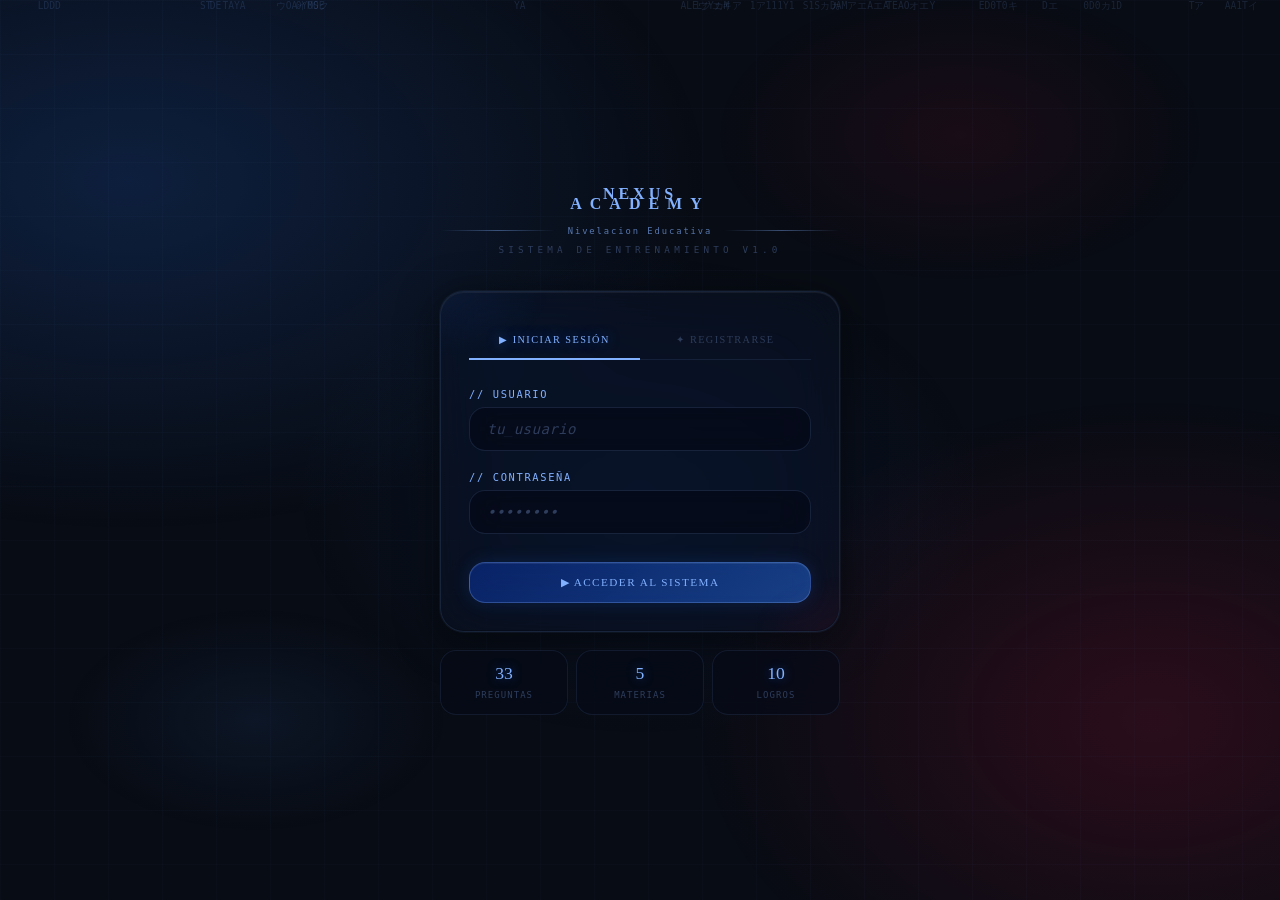
==== index.html @ 4bdbe41a "Add files via upload" ====
<!DOCTYPE html>
<html lang="es">
<head>
  <meta charset="UTF-8">
  <meta name="viewport" content="width=device-width, initial-scale=1.0">
  <title>Edu Icfes — Iniciar Sesión</title>
  <link rel="stylesheet" href="style.css">
</head>
<body>

<!-- Notification container -->
<div id="notification-container"></div>

<!-- Floating particles -->
<div id="particles"></div>

<div class="auth-wrapper">
  <div class="auth-container animate-in">
    <div class="brand-header">
      <div class="brand-logo">NEXUS</div>
      <div class="brand-logo" style="font-size:1rem; margin-top:-6px; letter-spacing:0.5em;">ACADEMY</div>
      <div class="brand-divider"><span>Nivelacion Educativa</span></div>
      <div class="brand-sub">Sistema de Entrenamiento v1.0</div>
    </div>

    <div class="panel" style="padding:28px;">
      <div class="corner-tl"></div>
      <div class="corner-tr"></div>
      <div class="corner-bl"></div>
      <div class="corner-br"></div>


      <div class="tab-bar">
        <button class="tab-btn active" id="tab-login" onclick="switchTab('login')">
          ▶ INICIAR SESIÓN
        </button>
        <button class="tab-btn" id="tab-register" onclick="switchTab('register')">
          ✦ REGISTRARSE
        </button>
      </div>

      <form id="form-login" class="auth-form" onsubmit="handleLogin(event)">
        <div class="form-error" id="login-error"></div>

        <div class="input-group">
          <label class="input-label">// Usuario</label>
          <input type="text" class="input-field" id="login-user"
                 placeholder="tu_usuario" autocomplete="username" required>
        </div>

        <div class="input-group">
          <label class="input-label">// Contraseña</label>
          <input type="password" class="input-field" id="login-pass"
                 placeholder="••••••••" autocomplete="current-password" required>
        </div>

        <button type="submit" class="btn btn-primary w-full" style="margin-top:8px;">
          ▶ ACCEDER AL SISTEMA
        </button>
      </form>
      <form id="form-register" class="auth-form hidden" onsubmit="handleRegister(event)">
        <div class="form-error" id="register-error"></div>

        <div class="input-group">
          <label class="input-label">// Nombre de jugador</label>
          <input type="text" class="input-field" id="reg-name"
                 placeholder="Tu nombre" maxlength="24" required>
        </div>

        <div class="input-group">
          <label class="input-label">// Usuario único</label>
          <input type="text" class="input-field" id="reg-user"
                 placeholder="usuario123" maxlength="20" autocomplete="username" required>
        </div>

        <div class="input-group">
          <label class="input-label">// Contraseña</label>
          <input type="password" class="input-field" id="reg-pass"
                 placeholder="mínimo 4 caracteres" autocomplete="new-password" required>
        </div>

        <button type="submit" class="btn btn-gold w-full" style="margin-top:8px;">
          ✦ CREAR PERSONAJE
        </button>
      </form>
    </div>

    <!-- Stats preview -->
    <div class="stat-preview" id="stats-preview">
      <div class="stat-preview-item">
        <span class="stat-preview-num" id="stat-questions">—</span>
        <span class="stat-preview-label">Preguntas</span>
      </div>
      <div class="stat-preview-item">
        <span class="stat-preview-num" id="stat-subjects">5</span>
        <span class="stat-preview-label">Materias</span>
      </div>
      <div class="stat-preview-item">
        <span class="stat-preview-num" id="stat-achievements">—</span>
        <span class="stat-preview-label">Logros</span>
      </div>
    </div>

  </div>
</div>

<script src="app.js"></script>
<script>
  // ── Redirect if already logged in ──
  redirectIfLoggedIn();

  // ── Tab switching ──
  function switchTab(tab) {
    const isLogin = tab === 'login';
    document.getElementById('form-login').classList.toggle('hidden', !isLogin);
    document.getElementById('form-register').classList.toggle('hidden', isLogin);
    document.getElementById('tab-login').classList.toggle('active', isLogin);
    document.getElementById('tab-register').classList.toggle('active', !isLogin);
    clearErrors();
  }

  function clearErrors() {
    $$('.form-error').forEach(e => { e.classList.remove('visible'); e.textContent = ''; });
  }

  function showError(id, msg) {
    const el = document.getElementById(id);
    el.textContent = msg;
    el.classList.add('visible');
  }

  // ── Login handler ──
  function handleLogin(e) {
    e.preventDefault();
    clearErrors();
    const user = document.getElementById('login-user').value.trim();
    const pass = document.getElementById('login-pass').value;
    const result = Auth.login(user, pass);
    if (result.ok) {
      Notify.success('✓ Sesión iniciada. Bienvenido de vuelta.');
      Sound.click();
      setTimeout(() => { window.location.href = 'main.html'; }, 600);
    } else {
      showError('login-error', '✗ ' + result.error);
    }
  }

  // ── Register handler ──
  function handleRegister(e) {
    e.preventDefault();
    clearErrors();
    const name = document.getElementById('reg-name').value.trim();
    const user = document.getElementById('reg-user').value.trim().toLowerCase();
    const pass = document.getElementById('reg-pass').value;
    const result = Auth.register(user, name, pass);
    if (result.ok) {
      Notify.success('✓ Personaje creado. ¡Bienvenido a Nexus Academy!');
      Sound.click();
      setTimeout(() => { window.location.href = 'main.html'; }, 600);
    } else {
      showError('register-error', '✗ ' + result.error);
    }
  }

  // ── Stats ──
  document.getElementById('stat-questions').textContent = QUESTIONS.length;
  document.getElementById('stat-achievements').textContent = ACHIEVEMENTS.length;

  // ── Floating particles ──
  const chars = '01アイウエオカキクSYSTEMDATALOADED0110';
  const pContainer = document.getElementById('particles');
  for (let i = 0; i < 18; i++) {
    const p = document.createElement('div');
    p.className = 'particle';
    p.textContent = Array.from({length: Math.floor(Math.random() * 6) + 2}, () =>
      chars[Math.floor(Math.random() * chars.length)]
    ).join('');
    p.style.left = Math.random() * 100 + 'vw';
    p.style.animationDuration = (8 + Math.random() * 12) + 's';
    p.style.animationDelay = -(Math.random() * 20) + 's';
    pContainer.appendChild(p);
  }
</script>
</body>
</html>
---- style.css ----
/* ============================================
   NEXUS ACADEMY — style.css (UNIFIED)
   Glassmorphism · Neon Borders · Ambient Glow
   ============================================ */

@import url('https://fonts.googleapis.com/css2?family=Orbitron:wght@400;700;900&family=Share+Tech+Mono&family=Cinzel:wght@400;600;700;900&family=Raleway:wght@300;400;500;600;700&display=swap');

/* ════════════════════════════════════════════
   1. VARIABLES
   ════════════════════════════════════════════ */
:root {
  --bg:          #080c14;
  --bg-card:     rgba(10, 16, 30, 0.55);
  --glass:       rgba(12, 18, 34, 0.52);
  --glass-heavy: rgba(8, 13, 26, 0.75);

  --red:         #ff1744;
  --red-soft:    #ff6b7a;
  --blue:        #2979ff;
  --blue-soft:   #82b1ff;
  --blue-bright: #448aff;

  /* alias de compatibilidad */
  --accent-cyan:      #82b1ff;
  --accent-gold:      #82b1ff;
  --accent-green:     #82b1ff;
  --accent-red:       #ff1744;
  --accent-red-soft:  #ff6b7a;
  --accent-purple:    #ff1744;
  --accent-orange:    #ff6b7a;
  --accent-blue:      #2979ff;
  --accent-blue-bright: #2979ff;

  --text-primary:   #e8eeff;
  --text-secondary: #7a8fbb;
  --text-muted:     #2e3d5c;

  --border-dim:  rgba(130, 177, 255, 0.1);
  --border-glow: rgba(130, 177, 255, 0.4);
  --border-gold: rgba(255, 23, 68, 0.35);
  --glass-border: rgba(130, 177, 255, 0.1);

  --shadow-cyan: 0 4px 30px rgba(41, 121, 255, 0.2);
  --shadow-gold: 0 4px 30px rgba(255, 23, 68, 0.25);
  --shadow-red:  0 4px 30px rgba(255, 23, 68, 0.35);
  --shadow-card: 0 8px 40px rgba(0,0,0,0.5);


  --font-hud: 'DM Serif Display', serif;
  --font-mono: 'JetBrains Mono', monospace;
  --font-body: 'Inter', sans-serif;


  --transition:      all 0.22s cubic-bezier(0.4,0,0.2,1);
  --transition-slow: all 0.45s cubic-bezier(0.4,0,0.2,1);

  --radius:    24px;
  --radius-sm: 16px;
  --radius-xs: 10px;
}

/* ════════════════════════════════════════════
   2. RESET & BASE
   ════════════════════════════════════════════ */
*, *::before, *::after { margin:0; padding:0; box-sizing:border-box; }
html { font-size:16px; scroll-behavior:smooth; }

body {
  background: var(--bg);
  color: var(--text-primary);
  font-family: var(--font-body);
  min-height: 100vh;
  overflow-x: hidden;
  position: relative;
}

/* ── FONDO: manchas de color difusas tipo la imagen ── */
body::before {
  content: '';
  position: fixed; inset: 0;
  background:
    radial-gradient(ellipse 70% 60% at 10% 20%,  rgba(41,121,255,0.18)  0%, transparent 65%),
    radial-gradient(ellipse 55% 55% at 90% 80%,  rgba(255,23,68,0.14)   0%, transparent 65%),
    radial-gradient(ellipse 45% 45% at 50% 55%,  rgba(41,121,255,0.08)  0%, transparent 60%),
    radial-gradient(ellipse 35% 30% at 75% 15%,  rgba(255,23,68,0.07)   0%, transparent 55%),
    radial-gradient(ellipse 30% 25% at 20% 80%,  rgba(68,138,255,0.08)  0%, transparent 50%);
  pointer-events: none; z-index: 0;
  animation: ambientShift 16s ease-in-out infinite alternate;
}

@keyframes ambientShift {
  0%   { opacity:0.75; transform:scale(1)    rotate(0deg); }
  50%  { opacity:1;    transform:scale(1.05) rotate(1deg); }
  100% { opacity:0.85; transform:scale(1.02) rotate(-1deg); }
}

/* Grid sutil */
body::after {
  content: '';
  position: fixed; inset: 0;
  background-image:
    linear-gradient(rgba(130,177,255,0.018) 1px, transparent 1px),
    linear-gradient(90deg, rgba(130,177,255,0.018) 1px, transparent 1px);
  background-size: 54px 54px;
  pointer-events: none; z-index: 0;
}

/* Scrollbar */
::-webkit-scrollbar { width: 4px; }
::-webkit-scrollbar-track { background: transparent; }
::-webkit-scrollbar-thumb {
  background: linear-gradient(180deg, var(--blue), var(--red));
  border-radius: 2px;
}

/* ════════════════════════════════════════════
   3. UTILIDADES
   ════════════════════════════════════════════ */
.hidden    { display:none !important; }
.flex      { display:flex; }
.flex-col  { flex-direction:column; }
.items-center   { align-items:center; }
.justify-center { justify-content:center; }
.gap-1 { gap:8px; }  .gap-2 { gap:16px; }  .gap-3 { gap:24px; }
.text-center { text-align:center; }
.w-full  { width:100%; }
.relative { position:relative; }
.z1 { position:relative; z-index:1; }
.animate-in { animation: fadeUp 0.42s cubic-bezier(0.2,0.8,0.4,1) both; }

@keyframes fadeUp {
  from { opacity:0; transform:translateY(22px) scale(0.97); }
  to   { opacity:1; transform:translateY(0)     scale(1); }
}

/* ════════════════════════════════════════════
   4. TIPOGRAFÍA
   ════════════════════════════════════════════ */
h1,h2,h3 { font-family:var(--font-hud); letter-spacing:0.04em; }
.mono     { font-family:var(--font-mono); }

.glow-text {
  color: var(--blue-soft);
  text-shadow: 0 0 14px rgba(41,121,255,0.9), 0 0 50px rgba(41,121,255,0.3);
}
.gold-text {
  color: var(--red-soft);
  text-shadow: 0 0 14px rgba(255,23,68,0.7);
}

/* ════════════════════════════════════════════
   5. PANEL — glassmorphism + borde neón animado
   ════════════════════════════════════════════ */
.panel {
  background: var(--glass);
  border: 1px solid rgba(130,177,255,0.12);
  border-radius: var(--radius);
  position: relative;
  overflow: hidden;
  backdrop-filter: blur(28px) saturate(1.6) brightness(1.08);
  -webkit-backdrop-filter: blur(28px) saturate(1.6) brightness(1.08);
  box-shadow:
    0 0 0 1px rgba(130,177,255,0.06),
    0 8px 40px rgba(0,0,0,0.55),
    inset 0 1px 0 rgba(255,255,255,0.06),
    inset 0 -1px 0 rgba(0,0,0,0.2);
}

/* Línea neón que recorre el borde superior */
.panel::before {
  content: '';
  position: absolute;
  top: 0; left: -70%;
  width: 55%; height: 1px;
  background: linear-gradient(90deg,
    transparent 0%,
    var(--blue-soft) 40%,
    var(--blue-bright) 55%,
    var(--blue-soft) 70%,
    transparent 100%);
  animation: neonScan 4s ease-in-out infinite;
  opacity: 0.8;
  filter: blur(0.5px);
}

@keyframes neonScan {
  0%   { left:-70%; opacity:0; }
  10%  { opacity:0.9; }
  90%  { opacity:0.9; }
  100% { left:115%; opacity:0; }
}

/* Luz ambiental interna */
.panel::after {
  content: '';
  position: absolute; inset:0;
  background:
    radial-gradient(ellipse 50% 35% at 0% 0%,   rgba(41,121,255,0.07) 0%, transparent 55%),
    radial-gradient(ellipse 40% 30% at 100% 100%, rgba(255,23,68,0.05)  0%, transparent 55%);
  pointer-events:none;
  border-radius: inherit;
}

.panel-header {
  font-family: var(--font-hud);
  font-size: 0.65rem;
  letter-spacing: 0.22em;
  color: var(--blue-soft);
  padding: 13px 18px 9px;
  border-bottom: 1px solid rgba(130,177,255,0.08);
  text-transform: uppercase;
  display: flex; align-items: center; gap: 8px;
  position: relative; z-index: 1;
}
.panel-header::before { content:'▶'; font-size:0.52rem; color:var(--red); }

/* ════════════════════════════════════════════
   6. BORDE NEÓN GIRATORIO (clase utilitaria)
   Se aplica a contenedores principales
   ════════════════════════════════════════════ */
.neon-border {
  position: relative;
}
.neon-border::before {
  content: '';
  position: absolute;
  inset: -1px;
  border-radius: calc(var(--radius) + 1px);
  padding: 1px;
  background: conic-gradient(
    from var(--angle, 0deg),
    transparent 0%,
    var(--blue) 20%,
    var(--blue-bright) 35%,
    var(--blue-soft) 45%,
    transparent 55%,
    transparent 75%,
    var(--red) 85%,
    var(--red-soft) 92%,
    transparent 100%
  );
  -webkit-mask: linear-gradient(#fff 0 0) content-box,
                linear-gradient(#fff 0 0);
  mask: linear-gradient(#fff 0 0) content-box,
        linear-gradient(#fff 0 0);
  -webkit-mask-composite: xor;
  mask-composite: exclude;
  animation: rotateBorder 4s linear infinite;
  pointer-events: none;
  z-index: 0;
}

@property --angle {
  syntax: '<angle>';
  initial-value: 0deg;
  inherits: false;
}

@keyframes rotateBorder {
  to { --angle: 360deg; }
}

/* ════════════════════════════════════════════
   7. BOTONES
   ════════════════════════════════════════════ */
.btn {
  font-family: var(--font-hud);
  font-size: 0.7rem;
  letter-spacing: 0.13em;
  text-transform: uppercase;
  padding: 13px 28px;
  border: none; cursor: pointer;
  transition: var(--transition);
  position: relative; overflow: hidden;
  text-decoration: none;
  display: inline-flex; align-items: center; justify-content: center;
  gap: 9px;
  border-radius: var(--radius-sm);
  isolation: isolate;
  backdrop-filter: blur(12px);
}

/* Shimmer */
.btn::before {
  content: '';
  position: absolute; inset:0;
  background: linear-gradient(115deg,
    transparent 25%, rgba(255,255,255,0.09) 50%, transparent 75%);
  transform: translateX(-100%);
  transition: transform 0.55s ease;
  border-radius: inherit;
  z-index: 1;
}
.btn:hover::before { transform: translateX(100%); }

.btn-primary {
  background: linear-gradient(140deg,
    rgba(10,50,160,0.55) 0%, rgba(41,121,255,0.45) 100%);
  color: var(--blue-soft);
  border: 1px solid rgba(130,177,255,0.3);
  box-shadow: 0 0 18px rgba(41,121,255,0.15),
              inset 0 1px 0 rgba(255,255,255,0.07);
}
.btn-primary:hover {
  background: linear-gradient(140deg,
    rgba(41,121,255,0.6) 0%, rgba(130,177,255,0.4) 100%);
  box-shadow: 0 0 28px rgba(41,121,255,0.38),
              0 0 60px rgba(41,121,255,0.15);
  transform: translateY(-2px);
  border-color: rgba(130,177,255,0.5);
}

.btn-gold {
  background: linear-gradient(140deg,
    rgba(100,5,18,0.55) 0%, rgba(255,23,68,0.4) 100%);
  color: var(--red-soft);
  border: 1px solid rgba(255,23,68,0.32);
  box-shadow: 0 0 18px rgba(255,23,68,0.13),
              inset 0 1px 0 rgba(255,255,255,0.05);
}
.btn-gold:hover {
  background: linear-gradient(140deg,
    rgba(255,23,68,0.55) 0%, rgba(255,107,122,0.4) 100%);
  box-shadow: 0 0 28px rgba(255,23,68,0.4),
              0 0 60px rgba(255,23,68,0.15);
  transform: translateY(-2px);
  border-color: rgba(255,107,122,0.5);
}

.btn-danger {
  background: linear-gradient(140deg, rgba(80,0,12,0.7), rgba(180,10,25,0.5));
  color: var(--red);
  border: 1px solid rgba(255,23,68,0.38);
}
.btn-danger:hover { box-shadow: var(--shadow-red); transform: translateY(-2px); }

.btn-ghost {
  background: rgba(255,255,255,0.03);
  color: var(--text-secondary);
  border: 1px solid var(--border-dim);
  backdrop-filter: blur(10px);
}
.btn-ghost:hover {
  color: var(--blue-soft);
  border-color: var(--border-glow);
  background: rgba(41,121,255,0.07);
}

.btn:active   { transform:scale(0.96) !important; }
.btn:disabled { opacity:0.3; cursor:not-allowed; pointer-events:none; }

/* ════════════════════════════════════════════
   8. INPUTS
   ════════════════════════════════════════════ */
.input-group { display:flex; flex-direction:column; gap:7px; }

.input-label {
  font-family: var(--font-mono);
  font-size: 0.65rem;
  color: var(--blue-soft);
  letter-spacing: 0.16em;
  text-transform: uppercase;
}

.input-field {
  background: rgba(5, 9, 22, 0.65);
  border: 1px solid rgba(130,177,255,0.14);
  color: var(--text-primary);
  font-family: var(--font-mono);
  font-size: 0.88rem;
  padding: 13px 17px;
  outline: none;
  transition: var(--transition);
  border-radius: var(--radius-sm);
  backdrop-filter: blur(18px);
  width: 100%;
  letter-spacing: 0.03em;
}
.input-field:focus {
  border-color: rgba(130,177,255,0.45);
  background: rgba(5, 9, 22, 0.82);
  box-shadow: 0 0 0 3px rgba(41,121,255,0.08),
              0 0 22px rgba(41,121,255,0.12);
}
.input-field::placeholder { color:var(--text-muted); font-style:italic; }

/* ════════════════════════════════════════════
   9. XP BAR
   ════════════════════════════════════════════ */
.xp-bar-container { width:100%; position:relative; }

.xp-bar-track {
  height: 5px;
  background: rgba(5,9,22,0.8);
  border: 1px solid rgba(130,177,255,0.1);
  border-radius: 3px;
  overflow: hidden;
}
.xp-bar-fill {
  height: 100%;
  background: linear-gradient(90deg, var(--blue) 0%, var(--blue-soft) 100%);
  transition: width 0.9s cubic-bezier(0.4,0,0.2,1);
  border-radius: 3px;
  box-shadow: 0 0 12px rgba(41,121,255,0.7);
  position: relative;
}
.xp-bar-fill::after {
  content: '';
  position: absolute; top:0; left:-60px;
  width:50px; height:100%;
  background: linear-gradient(90deg, transparent, rgba(255,255,255,0.6), transparent);
  animation: xpPulse 3s ease-in-out infinite;
}
@keyframes xpPulse {
  0%   { left:-60px; opacity:0; }
  25%  { opacity:1; }
  100% { left:110%; opacity:0; }
}
.xp-label {
  font-family: var(--font-mono);
  font-size: 0.6rem;
  color: var(--text-secondary);
  margin-top: 5px;
  display:flex; justify-content:space-between;
  letter-spacing: 0.04em;
}

/* ════════════════════════════════════════════
   10. LEVEL BADGE
   ════════════════════════════════════════════ */
.level-badge {
  display: inline-flex; align-items:center; justify-content:center;
  width:58px; height:58px;
  background: linear-gradient(145deg, rgba(100,5,18,0.65), rgba(255,23,68,0.3));
  border: 2px solid rgba(255,23,68,0.5);
  clip-path: polygon(50% 0%, 100% 25%, 100% 75%, 50% 100%, 0% 75%, 0% 25%);
  font-family: var(--font-hud);
  font-weight: 900;
  font-size: 1.1rem;
  color: var(--red-soft);
  text-shadow: 0 0 14px rgba(255,23,68,1);
  box-shadow: 0 0 22px rgba(255,23,68,0.28);
  flex-shrink: 0;
  transition: var(--transition-slow);
}
.level-badge:hover { box-shadow:0 0 36px rgba(255,23,68,0.5); }
.level-badge.big   { width:84px; height:84px; font-size:1.6rem; }

/* ════════════════════════════════════════════
   11. NOTIFICACIONES
   ════════════════════════════════════════════ */
#notification-container {
  position:fixed; top:18px; right:18px;
  z-index:9999;
  display:flex; flex-direction:column; gap:10px;
  pointer-events:none;
}
.notification {
  background: rgba(8,12,26,0.88);
  border-left: 3px solid var(--blue-soft);
  border-radius: 0 var(--radius-sm) var(--radius-sm) 0;
  padding: 14px 20px 14px 18px;
  font-family: var(--font-mono);
  font-size: 0.75rem;
  color: var(--text-primary);
  min-width: 270px; max-width: 340px;
  backdrop-filter: blur(22px);
  box-shadow: var(--shadow-cyan), 0 2px 14px rgba(0,0,0,0.5);
  animation: notifIn 0.38s cubic-bezier(0.18,0.89,0.44,1.2);
  pointer-events:auto;
  line-height:1.4;
}
.notification.success { border-color:var(--blue-soft); }
.notification.error   { border-color:var(--red); box-shadow:var(--shadow-red); }
.notification.warning { border-color:var(--red-soft); }
.notification.levelup {
  border-color:var(--red);
  background: linear-gradient(135deg, rgba(16,3,7,0.94), rgba(28,4,10,0.94));
  box-shadow: var(--shadow-red), 0 0 40px rgba(255,23,68,0.18);
  font-size:0.84rem; font-weight:bold;
}
@keyframes notifIn {
  from { transform:translateX(110%) scale(0.95); opacity:0; }
  to   { transform:translateX(0) scale(1); opacity:1; }
}
.notif-fade-out { animation:notifOut 0.32s ease forwards; }
@keyframes notifOut {
  from { opacity:1; transform:translateX(0); }
  to   { opacity:0; transform:translateX(70px); }
}

/* ════════════════════════════════════════════
   12. STAT ROWS
   ════════════════════════════════════════════ */
.stat-row {
  display:flex; align-items:center; justify-content:space-between;
  padding: 10px 18px;
  border-bottom: 1px solid rgba(130,177,255,0.06);
  font-family:var(--font-mono); font-size:0.78rem;
  transition: background 0.15s;
  position:relative; z-index:1;
}
.stat-row:hover  { background:rgba(41,121,255,0.03); }
.stat-row:last-child { border-bottom:none; }
.stat-key { color:var(--text-secondary); }
.stat-val { color:var(--blue-soft); font-weight:bold; letter-spacing:0.05em; }

/* ════════════════════════════════════════════
   13. ACHIEVEMENTS
   ════════════════════════════════════════════ */
.achievement {
  display:flex; align-items:center; gap:14px;
  padding:14px 16px;
  background: rgba(8,13,28,0.55);
  border: 1px solid rgba(130,177,255,0.09);
  border-radius: var(--radius-sm);
  transition: var(--transition);
  backdrop-filter: blur(16px);
}
.achievement.unlocked {
  border-color: rgba(255,23,68,0.22);
  background: linear-gradient(135deg, rgba(20,4,8,0.55), rgba(10,14,28,0.55));
  box-shadow: 0 0 16px rgba(255,23,68,0.06);
}
.achievement.locked   { opacity:0.3; filter:grayscale(1); }
.achievement:hover:not(.locked) { transform:translateX(3px); border-color:rgba(130,177,255,0.2); }

.achievement-icon { font-size:1.7rem; width:46px; text-align:center; }
.achievement-info { flex:1; }
.achievement-name { font-family:var(--font-hud); font-size:0.7rem; color:var(--red-soft); letter-spacing:0.05em; }
.achievement-desc { font-family:var(--font-mono); font-size:0.61rem; color:var(--text-muted); margin-top:3px; line-height:1.4; }

/* ════════════════════════════════════════════
   14. SUBJECT TAGS
   ════════════════════════════════════════════ */
.subject-tag {
  font-family:var(--font-mono); font-size:0.61rem;
  letter-spacing:0.1em; padding:4px 12px;
  border-radius:30px; text-transform:uppercase;
  display:inline-block; font-weight:bold;
}
.tag-math     { background:rgba(41,121,255,0.12);  color:#82b1ff; border:1px solid rgba(41,121,255,0.25); }
.tag-reading  { background:rgba(255,23,68,0.1);    color:#ff6b7a; border:1px solid rgba(255,23,68,0.2); }
.tag-english  { background:rgba(130,177,255,0.1);  color:#a3c8ff; border:1px solid rgba(130,177,255,0.2); }
.tag-science  { background:rgba(255,23,68,0.08);   color:#ffaaaa; border:1px solid rgba(255,23,68,0.16); }
.tag-sociales { background:rgba(41,121,255,0.1);   color:#a0caff; border:1px solid rgba(41,121,255,0.2); }

/* ════════════════════════════════════════════
   15. LOADING
   ════════════════════════════════════════════ */
#loading-screen {
  position:fixed; inset:0;
  background:var(--bg); z-index:9998;
  display:flex; flex-direction:column;
  align-items:center; justify-content:center; gap:24px;
}
.loader-ring {
  width:50px; height:50px;
  border: 2px solid rgba(130,177,255,0.08);
  border-top-color:  var(--blue-soft);
  border-right-color: var(--red);
  border-radius:50%;
  animation: spin 0.85s linear infinite;
}
@keyframes spin { to { transform:rotate(360deg); } }

/* ════════════════════════════════════════════
   16. ANSWER OPTIONS
   ════════════════════════════════════════════ */
.answer-option {
  background: rgba(6,10,24,0.58);
  border: 1px solid rgba(130,177,255,0.1);
  padding: 15px 18px;
  cursor:pointer;
  transition: var(--transition);
  font-family:var(--font-body); font-size:0.88rem;
  color:var(--text-primary); text-align:left;
  display:flex; align-items:center; gap:14px;
  border-radius: var(--radius-sm);
  backdrop-filter: blur(16px);
  width:100%; line-height:1.4;
}
.answer-option::before {
  content: attr(data-letter);
  font-family:var(--font-hud); font-size:0.65rem;
  color:var(--blue-soft);
  background:rgba(41,121,255,0.1);
  border:1px solid rgba(130,177,255,0.25);
  width:30px; height:30px;
  border-radius:7px;
  display:flex; align-items:center; justify-content:center;
  flex-shrink:0; transition:var(--transition);
}
.answer-option:hover {
  border-color:rgba(130,177,255,0.35);
  background:rgba(41,121,255,0.08);
  transform:translateX(5px);
  box-shadow:-3px 0 0 var(--blue-soft), 0 0 20px rgba(41,121,255,0.1);
}
.answer-option:hover::before {
  background:rgba(41,121,255,0.18); border-color:var(--blue-soft);
}
.answer-option.correct {
  border-color:rgba(130,177,255,0.45);
  background:rgba(41,121,255,0.1);
  box-shadow:-3px 0 0 var(--blue-soft), 0 0 24px rgba(41,121,255,0.14);
}
.answer-option.correct::before {
  color:var(--blue-soft); border-color:var(--blue-soft);
  background:rgba(41,121,255,0.2);
}
.answer-option.incorrect {
  border-color:rgba(255,23,68,0.42);
  background:rgba(255,23,68,0.07);
  box-shadow:-3px 0 0 var(--red); opacity:0.72;
}
.answer-option.incorrect::before {
  color:var(--red); border-color:var(--red);
  background:rgba(255,23,68,0.14);
}
.answer-option:disabled { cursor:not-allowed; pointer-events:none; }

/* ════════════════════════════════════════════
   17. RANK COLORS & PROGRESS RING
   ════════════════════════════════════════════ */
.rank-E { color:#4a5e7a; }
.rank-D { color:var(--blue-soft); }
.rank-C { color:#74b3ff; }
.rank-B { color:#a8cfff; }
.rank-A { color:var(--red-soft); }
.rank-S {
  color:var(--red);
  text-shadow:0 0 14px rgba(255,23,68,1), 0 0 32px rgba(255,23,68,0.5);
  animation:rankSPulse 2s ease-in-out infinite;
}
@keyframes rankSPulse {
  0%,100% { text-shadow:0 0 12px rgba(255,23,68,0.8); }
  50%     { text-shadow:0 0 24px rgba(255,23,68,1), 0 0 44px rgba(255,23,68,0.55); }
}
.progress-ring { position:relative; width:80px; height:80px; }
.progress-ring svg { transform:rotate(-90deg); }
.progress-ring-text {
  position:absolute; inset:0;
  display:flex; flex-direction:column;
  align-items:center; justify-content:center;
}

/* ════════════════════════════════════════════
   18. ANIMACIONES
   ════════════════════════════════════════════ */
@keyframes fadeIn {
  from { opacity:0; transform:translateY(14px); }
  to   { opacity:1; transform:translateY(0); }
}
@keyframes levelUpAnim {
  0%  { transform:scale(0.35); opacity:0; }
  55% { transform:scale(1.18); opacity:1; }
  75% { transform:scale(0.96); }
  100%{ transform:scale(1);    opacity:1; }
}
@keyframes pulse {
  0%,100% { box-shadow:0 0 6px rgba(130,177,255,0.2); }
  50%     { box-shadow:0 0 22px rgba(130,177,255,0.5); }
}
@keyframes glitch {
  0%,100%{ clip-path:none; transform:none; }
  20%{ clip-path:inset(22% 0 32% 0); transform:translateX(-3px); }
  40%{ clip-path:inset(58% 0 12% 0); transform:translateX(3px); }
  60%{ clip-path:inset(38% 0 48% 0); transform:translateX(-2px); }
  80%{ clip-path:inset(5%  0 78% 0); transform:translateX(2px); }
}

/* ════════════════════════════════════════════
   19. CORNER DECORATORS
   ════════════════════════════════════════════ */
.corner-tl,.corner-tr,.corner-bl,.corner-br {
  position:absolute; width:14px; height:14px;
  border-style:solid; z-index:2; pointer-events:none;
}
.corner-tl { top:-1px;    left:-1px;   border-width:2px 0 0 2px; border-color:var(--blue-soft); }
.corner-tr { top:-1px;    right:-1px;  border-width:2px 2px 0 0; border-color:var(--blue-soft); }
.corner-bl { bottom:-1px; left:-1px;   border-width:0 0 2px 2px; border-color:var(--red); }
.corner-br { bottom:-1px; right:-1px;  border-width:0 2px 2px 0; border-color:var(--red); }

/* ════════════════════════════════════════════
   20. LEADERBOARD
   ════════════════════════════════════════════ */
.leaderboard-row {
  display:grid; grid-template-columns:40px 1fr auto auto;
  align-items:center; gap:12px;
  padding:12px 18px;
  border-bottom:1px solid rgba(130,177,255,0.05);
  font-family:var(--font-mono); font-size:0.78rem;
  transition:var(--transition); border-radius:5px;
  position:relative; z-index:1;
}
.leaderboard-row:hover { background:rgba(41,121,255,0.04); }
.leaderboard-row.top-1 { border-left:3px solid var(--red); }
.leaderboard-row.top-2 { border-left:3px solid var(--blue-soft); }
.leaderboard-row.top-3 { border-left:3px solid rgba(130,177,255,0.45); }
.leaderboard-row.current-user { background:rgba(41,121,255,0.05); border-left:3px solid var(--blue-soft); }
.rank-number { color:var(--text-muted); font-size:0.66rem; text-align:center; }
.player-name { color:var(--text-primary); }
.player-level{ color:var(--red-soft); }
.player-score{ color:var(--blue-soft); }

/* ════════════════════════════════════════════
   21. INDEX — AUTH SCREEN
   ════════════════════════════════════════════ */
.auth-wrapper {
  min-height:100vh; display:flex;
  align-items:center; justify-content:center;
  padding:24px 20px; position:relative; z-index:1;
}
.auth-container { width:100%; max-width:400px; }

.brand-header { text-align:center; margin-bottom:36px; }

.brand-logo {
  font-family:var(--font-hud); font-weight:900;
  letter-spacing:0.25em; color:var(--blue-soft);
  line-height:1; display:block;
}
.brand-logo.main {
  font-size:2.2rem;
  text-shadow:0 0 20px rgba(41,121,255,0.7), 0 0 60px rgba(41,121,255,0.25);
  animation:logoBreath 4s ease-in-out infinite;
}
.brand-logo.sub {
  font-size:1rem; letter-spacing:0.55em;
  margin-top:-2px; opacity:0.65;
  color:var(--blue-soft);
}
@keyframes logoBreath {
  0%,100% { text-shadow:0 0 20px rgba(41,121,255,0.6), 0 0 60px rgba(41,121,255,0.2); }
  50%     { text-shadow:0 0 30px rgba(41,121,255,0.9), 0 0 90px rgba(41,121,255,0.35); }
}
.brand-sub {
  font-family:var(--font-mono); font-size:0.58rem;
  letter-spacing:0.45em; color:var(--text-muted);
  text-transform:uppercase; margin-top:8px;
}
.brand-divider {
  display:flex; align-items:center; gap:12px; margin:14px 0 8px;
}
.brand-divider::before,.brand-divider::after {
  content:''; flex:1; height:1px;
  background:linear-gradient(90deg, transparent, var(--border-glow), transparent);
}
.brand-divider span {
  font-family:var(--font-mono); font-size:0.55rem;
  color:var(--blue-soft); letter-spacing:0.22em; opacity:0.65;
}

.tab-bar {
  display:flex; border-bottom:1px solid var(--border-dim);
  margin-bottom:28px; position:relative;
}
.tab-btn {
  flex:1; padding:13px 8px;
  background:transparent; border:none;
  font-family:var(--font-hud); font-size:0.64rem;
  letter-spacing:0.14em; text-transform:uppercase;
  color:var(--text-muted); cursor:pointer;
  transition:var(--transition);
  border-bottom:2px solid transparent; margin-bottom:-1px;
}
.tab-btn.active {
  color:var(--blue-soft); border-bottom-color:var(--blue-soft);
  text-shadow:0 0 12px rgba(41,121,255,0.5);
}
.tab-btn:hover:not(.active) { color:var(--text-primary); }

.auth-form { display:flex; flex-direction:column; gap:20px; }

.form-error {
  background:rgba(255,23,68,0.07);
  border:1px solid rgba(255,23,68,0.25);
  border-left:3px solid var(--red);
  color:var(--red-soft);
  font-family:var(--font-mono); font-size:0.72rem;
  padding:10px 14px; border-radius:var(--radius-xs);
  display:none; line-height:1.4;
}
.form-error.visible { display:block; animation:fadeUp 0.25s ease; }

.particle {
  position:fixed; font-family:var(--font-mono); font-size:0.6rem;
  color:rgba(130,177,255,0.15); pointer-events:none;
  animation:floatUp linear infinite; white-space:nowrap; user-select:none;
}
@keyframes floatUp {
  from { transform:translateY(105vh); opacity:0.3; }
  to   { transform:translateY(-80px); opacity:0; }
}

.stat-preview {
  display:grid; grid-template-columns:1fr 1fr 1fr;
  gap:8px; margin-top:18px;
}
.stat-preview-item {
  text-align:center; padding:12px 8px;
  background:rgba(6,10,24,0.6);
  border:1px solid rgba(130,177,255,0.1);
  border-radius:var(--radius-sm);
  backdrop-filter:blur(16px);
  transition:var(--transition);
}
.stat-preview-item:hover {
  border-color:var(--border-glow);
  background:rgba(41,121,255,0.07);
  transform:translateY(-2px);
}
.stat-preview-num {
  font-family:var(--font-hud); font-size:1.1rem;
  color:var(--blue-soft); display:block;
  text-shadow:0 0 10px rgba(41,121,255,0.5);
}
.stat-preview-label {
  font-family:var(--font-mono); font-size:0.56rem;
  color:var(--text-muted); text-transform:uppercase;
  letter-spacing:0.12em; margin-top:3px;
}

/* ════════════════════════════════════════════
   22. MAIN — MENÚ PRINCIPAL
   ════════════════════════════════════════════ */
.main-layout {
  min-height:100vh; display:flex; flex-direction:column;
  position:relative; z-index:1;
  padding:20px; max-width:560px; margin:0 auto; gap:14px;
}

.top-bar {
  display:flex; align-items:center;
  justify-content:space-between; padding:10px 0;
}
.nexus-logo {
  font-family:var(--font-hud); font-size:0.85rem;
  letter-spacing:0.3em; color:var(--blue-soft);
  text-shadow:0 0 12px rgba(41,121,255,0.5);
}
.top-actions { display:flex; gap:8px; align-items:center; }
.system-time {
  font-family:var(--font-mono); font-size:0.62rem;
  color:var(--text-muted); letter-spacing:0.08em;
}

.player-card {
  padding:20px 22px; display:flex;
  gap:18px; align-items:center;
}
.player-info { flex:1; min-width:0; }
.player-rank-line {
  display:flex; align-items:center;
  gap:9px; margin-bottom:4px;
}
.player-name {
  font-family:var(--font-hud); font-size:1.1rem; font-weight:700;
  color:var(--text-primary); white-space:nowrap;
  overflow:hidden; text-overflow:ellipsis; letter-spacing:0.04em;
}
.rank-chip {
  font-family:var(--font-mono); font-size:0.62rem;
  padding:2px 9px; border:1px solid;
  letter-spacing:0.1em; border-radius:3px; flex-shrink:0;
}
.xp-section { margin-top:10px; }
.xp-title-row { display:flex; justify-content:space-between; margin-bottom:7px; }

.stats-grid { display:grid; grid-template-columns:1fr 1fr; gap:8px; }

.stat-card {
  padding:14px 16px;
  background:rgba(5,9,20,0.52);
  border:1px solid rgba(130,177,255,0.09);
  border-radius:var(--radius-sm);
  display:flex; flex-direction:column; gap:4px;
  transition:var(--transition);
  backdrop-filter:blur(18px);
  position:relative; overflow:hidden;
}
.stat-card::after {
  content:''; position:absolute;
  bottom:0; left:0; right:0; height:1px;
  background:linear-gradient(90deg, transparent, var(--border-glow), transparent);
  opacity:0; transition:opacity 0.3s;
}
.stat-card:hover {
  border-color:rgba(130,177,255,0.22);
  background:rgba(41,121,255,0.07);
  transform:translateY(-2px);
  box-shadow:0 6px 24px rgba(0,0,0,0.35);
}
.stat-card:hover::after { opacity:1; }
.stat-card-icon { font-size:1.2rem; margin-bottom:2px; }
.stat-card-val {
  font-family:var(--font-hud); font-size:1.35rem;
  color:var(--blue-soft); text-shadow:0 0 8px rgba(41,121,255,0.4);
}
.stat-card-label {
  font-family:var(--font-mono); font-size:0.62rem;
  color:var(--text-muted); text-transform:uppercase; letter-spacing:0.1em;
}

.nav-menu { display:flex; flex-direction:column; gap:8px; }

.nav-btn {
  display:flex; align-items:center; gap:16px;
  padding:17px 20px;
  background:rgba(5,9,20,0.55);
  border:1px solid rgba(130,177,255,0.09);
  border-radius:var(--radius-sm);
  cursor:pointer; transition:var(--transition);
  text-decoration:none; position:relative; overflow:hidden;
  backdrop-filter:blur(18px);
}
.nav-btn::before {
  content:''; position:absolute;
  left:0; top:0; bottom:0; width:3px;
  background:var(--blue-soft);
  transform:scaleY(0);
  transition:transform 0.28s cubic-bezier(0.4,0,0.2,1);
  transform-origin:bottom; border-radius:0 2px 2px 0;
}
.nav-btn::after {
  content:''; position:absolute; inset:0;
  background:linear-gradient(90deg, rgba(41,121,255,0.06) 0%, transparent 55%);
  opacity:0; transition:opacity 0.28s; border-radius:inherit;
}
.nav-btn:hover {
  border-color:rgba(130,177,255,0.22);
  transform:translateX(4px);
  box-shadow:0 4px 22px rgba(0,0,0,0.35);
}
.nav-btn:hover::before { transform:scaleY(1); }
.nav-btn:hover::after  { opacity:1; }

.nav-btn.gold-nav   { border-color:rgba(255,23,68,0.14); }
.nav-btn.gold-nav::before { background:var(--red-soft); }
.nav-btn.gold-nav::after  { background:linear-gradient(90deg, rgba(255,23,68,0.05) 0%, transparent 55%); }
.nav-btn.gold-nav:hover   { border-color:rgba(255,23,68,0.3); }

.nav-btn.purple-nav   { border-color:rgba(255,23,68,0.1); }
.nav-btn.purple-nav::before { background:var(--red); }
.nav-btn.purple-nav::after  { background:linear-gradient(90deg, rgba(255,23,68,0.04) 0%, transparent 55%); }
.nav-btn.purple-nav:hover   { border-color:rgba(255,23,68,0.28); }

.nav-icon  { font-size:1.5rem; width:42px; text-align:center; flex-shrink:0; }
.nav-text  { flex:1; }
.nav-title { font-family:var(--font-hud); font-size:0.8rem; letter-spacing:0.09em; color:var(--text-primary); }
.nav-desc  { font-family:var(--font-mono); font-size:0.62rem; color:var(--text-muted); margin-top:3px; line-height:1.3; }
.nav-arrow { font-family:var(--font-mono); color:var(--text-muted); font-size:0.75rem; transition:var(--transition); }
.nav-btn:hover .nav-arrow { color:var(--blue-soft); transform:translateX(5px); }

.subject-pills { display:flex; gap:8px; flex-wrap:wrap; }
.subject-pill {
  padding:7px 16px;
  background:rgba(5,9,20,0.65);
  border:1px solid rgba(130,177,255,0.1);
  border-radius:30px;
  font-family:var(--font-mono); font-size:0.66rem;
  color:var(--text-secondary); cursor:pointer;
  transition:var(--transition); text-decoration:none;
  backdrop-filter:blur(12px);
}
.subject-pill:hover {
  border-color:var(--border-glow); color:var(--blue-soft);
  background:rgba(41,121,255,0.09);
  transform:translateY(-2px);
  box-shadow:0 4px 14px rgba(0,0,0,0.3);
}

.section-title {
  font-family:var(--font-mono); font-size:0.62rem;
  letter-spacing:0.22em; color:var(--text-muted);
  text-transform:uppercase;
  display:flex; align-items:center; gap:10px; margin-bottom:2px;
}
.section-title::after {
  content:''; flex:1; height:1px;
  background:linear-gradient(90deg, rgba(130,177,255,0.1), transparent);
}

.modal-overlay {
  position:fixed; inset:0;
  background:rgba(0,0,0,0.8);
  backdrop-filter:blur(8px);
  z-index:100; display:flex;
  align-items:center; justify-content:center;
  padding:20px; animation:fadeIn 0.2s ease;
}
.modal-box {
  background:rgba(7,11,24,0.95);
  border:1px solid rgba(130,177,255,0.18);
  border-radius:var(--radius);
  max-width:500px; width:100%; max-height:88vh;
  overflow-y:auto; position:relative;
  animation:fadeUp 0.3s cubic-bezier(0.2,0.8,0.4,1);
  box-shadow:var(--shadow-cyan),
             0 0 80px rgba(41,121,255,0.08),
             0 30px 80px rgba(0,0,0,0.7);
  backdrop-filter:blur(28px);
}
.modal-header {
  display:flex; align-items:center; justify-content:space-between;
  padding:16px 22px; border-bottom:1px solid rgba(130,177,255,0.08);
  position:sticky; top:0;
  background:rgba(7,11,24,0.97);
  z-index:1; border-radius:var(--radius) var(--radius) 0 0;
}
.modal-title {
  font-family:var(--font-hud); font-size:0.74rem;
  letter-spacing:0.15em; color:var(--blue-soft);
}
.modal-close {
  background:none; border:none; color:var(--text-muted);
  font-size:1.1rem; cursor:pointer;
  padding:5px 9px; border-radius:5px; transition:var(--transition);
}
.modal-close:hover { color:var(--red); background:rgba(255,23,68,0.1); }
.modal-body { padding:22px; }

.profile-avatar {
  width:80px; height:80px;
  background:linear-gradient(145deg, rgba(5,12,38,0.9), rgba(41,121,255,0.18));
  border:2px solid rgba(130,177,255,0.3);
  border-radius:50%;
  display:flex; align-items:center; justify-content:center;
  font-family:var(--font-hud); font-size:1.8rem; color:var(--blue-soft);
  margin:0 auto 16px;
  box-shadow:0 0 32px rgba(41,121,255,0.2);
}

.subject-bar-row { display:flex; align-items:center; gap:10px; padding:7px 0; }
.subject-bar-label {
  font-family:var(--font-mono); font-size:0.63rem;
  color:var(--text-secondary); width:100px; flex-shrink:0;
}
.subject-bar-track {
  flex:1; height:5px;
  background:rgba(5,9,22,0.8);
  border:1px solid rgba(130,177,255,0.08);
  border-radius:3px; overflow:hidden;
}
.subject-bar-fill { height:100%; border-radius:3px; transition:width 0.9s ease; }
.subject-bar-num {
  font-family:var(--font-mono); font-size:0.63rem;
  color:var(--text-muted); width:38px; text-align:right;
}

/* ════════════════════════════════════════════
   23. EJERCICIOS
   ════════════════════════════════════════════ */
.exercise-layout {
  min-height:100vh; display:flex; flex-direction:column;
  position:relative; z-index:1;
  padding:16px 20px; max-width:560px; margin:0 auto; gap:12px;
}
.exercise-topbar { display:flex; align-items:center; gap:10px; }

.back-btn {
  background:rgba(6,10,24,0.65);
  border:1px solid rgba(130,177,255,0.12);
  color:var(--text-secondary);
  font-family:var(--font-hud); font-size:0.62rem;
  padding:9px 13px; cursor:pointer; transition:var(--transition);
  letter-spacing:0.1em; flex-shrink:0;
  border-radius:var(--radius-xs);
  backdrop-filter:blur(12px);
}
.back-btn:hover {
  color:var(--blue-soft); border-color:var(--border-glow);
  background:rgba(41,121,255,0.09);
}
.mini-xp-bar {
  flex:1; height:5px;
  background:rgba(5,9,22,0.8);
  border:1px solid rgba(130,177,255,0.1);
  border-radius:3px; overflow:hidden;
}
.mini-xp-fill {
  height:100%;
  background:linear-gradient(90deg, var(--blue), var(--blue-soft));
  transition:width 0.8s ease; border-radius:3px;
  box-shadow:0 0 8px rgba(41,121,255,0.65);
}
.mini-level {
  font-family:var(--font-hud); font-size:0.68rem;
  color:var(--red-soft); flex-shrink:0;
  text-shadow:0 0 8px rgba(255,23,68,0.5);
}
.streak-counter {
  font-family:var(--font-mono); font-size:0.63rem;
  color:var(--red-soft);
  background:rgba(255,23,68,0.08);
  border:1px solid rgba(255,23,68,0.2);
  padding:5px 11px; flex-shrink:0;
  border-radius:var(--radius-xs);
}

.session-stats { display:flex; gap:8px; }
.session-stat {
  flex:1; text-align:center; padding:11px 8px;
  background:rgba(5,9,20,0.58);
  border:1px solid rgba(130,177,255,0.09);
  border-radius:var(--radius-sm); backdrop-filter:blur(14px);
  transition:var(--transition);
}
.session-stat:hover { border-color:var(--border-glow); transform:translateY(-1px); }
.session-stat-val { font-family:var(--font-hud); font-size:0.95rem; display:block; letter-spacing:0.04em; }
.session-stat-lbl {
  font-family:var(--font-mono); font-size:0.56rem;
  color:var(--text-muted); text-transform:uppercase;
  letter-spacing:0.08em; margin-top:2px;
}

.subject-selector { display:grid; grid-template-columns:repeat(3,1fr); gap:8px; }
.subject-select-btn {
  padding:12px 8px;
  background:rgba(5,9,20,0.62);
  border:1px solid rgba(130,177,255,0.09);
  border-radius:var(--radius-sm); cursor:pointer;
  transition:var(--transition); text-align:center;
  font-family:var(--font-mono); font-size:0.66rem;
  color:var(--text-secondary); backdrop-filter:blur(12px);
}
.subject-select-btn:hover {
  border-color:rgba(130,177,255,0.28); color:var(--blue-soft);
  background:rgba(41,121,255,0.08); transform:translateY(-2px);
}
.subject-select-btn.active {
  border-color:rgba(130,177,255,0.35); color:var(--blue-soft);
  background:rgba(41,121,255,0.1);
  box-shadow:0 0 18px rgba(41,121,255,0.1);
}
.subject-select-btn.all.active {
  border-color:rgba(255,23,68,0.38); color:var(--red-soft);
  background:rgba(255,23,68,0.08);
  box-shadow:0 0 18px rgba(255,23,68,0.1);
}
.subject-select-icon { font-size:1.2rem; display:block; margin-bottom:4px; }

.question-card { padding:22px; position:relative; animation:fadeUp 0.3s cubic-bezier(0.2,0.8,0.4,1); }
.question-meta {
  display:flex; align-items:center;
  justify-content:space-between; margin-bottom:16px;
}
.question-number {
  font-family:var(--font-mono); font-size:0.62rem;
  color:var(--text-muted); letter-spacing:0.08em;
}
.question-text {
  font-family:var(--font-body); font-size:0.98rem;
  line-height:1.65; color:var(--text-primary);
  margin-bottom:20px; font-weight:400;
}
.options-grid { display:flex; flex-direction:column; gap:9px; }

.explanation-box {
  padding:14px 18px; border:1px solid;
  font-family:var(--font-mono); font-size:0.78rem;
  line-height:1.55; margin-top:14px;
  animation:fadeUp 0.3s ease;
  border-radius:var(--radius-sm); backdrop-filter:blur(12px);
}
.explanation-box.correct-exp {
  background:rgba(41,121,255,0.08);
  border-color:rgba(130,177,255,0.28); color:var(--blue-soft);
}
.explanation-box.incorrect-exp {
  background:rgba(255,23,68,0.07);
  border-color:rgba(255,23,68,0.26); color:var(--red-soft);
}
.exp-header {
  font-family:var(--font-hud); font-size:0.62rem;
  letter-spacing:0.16em; margin-bottom:7px; opacity:0.85;
}

.xp-reward {
  position:fixed; top:45%; left:50%;
  transform:translate(-50%,-50%);
  font-family:var(--font-hud); font-size:1.9rem;
  color:var(--blue-soft);
  text-shadow:0 0 22px rgba(41,121,255,0.95);
  pointer-events:none; z-index:500;
  animation:xpFloat 1.6s ease forwards; letter-spacing:0.08em;
}
@keyframes xpFloat {
  0%   { opacity:0; transform:translate(-50%,-20%); filter:blur(4px); }
  20%  { opacity:1; transform:translate(-50%,-50%); filter:blur(0); }
  70%  { opacity:1; transform:translate(-50%,-75%); }
  100% { opacity:0; transform:translate(-50%,-95%); }
}

.levelup-overlay {
  position:fixed; inset:0; background:rgba(0,0,0,0.9);
  z-index:200; display:flex; flex-direction:column;
  align-items:center; justify-content:center; gap:18px;
  animation:fadeIn 0.3s ease; backdrop-filter:blur(10px);
}
.levelup-title {
  font-family:var(--font-hud); font-size:0.85rem;
  letter-spacing:0.45em; color:var(--blue-soft);
  animation:levelUpAnim 0.6s ease both;
  text-shadow:0 0 22px rgba(41,121,255,0.7);
}
.levelup-number {
  font-family:var(--font-hud); font-size:5.5rem; font-weight:900;
  color:var(--red);
  text-shadow:0 0 50px rgba(255,23,68,0.95), 0 0 100px rgba(255,23,68,0.4);
  animation:levelUpAnim 0.6s ease 0.2s both; line-height:1;
}
.levelup-rank {
  font-family:var(--font-mono); font-size:0.88rem;
  animation:levelUpAnim 0.6s ease 0.4s both; letter-spacing:0.08em;
}
.levelup-particles { position:absolute; inset:0; pointer-events:none; }
.lp {
  position:absolute; width:5px; height:5px;
  border-radius:50%; animation:particleBurst linear forwards;
}
@keyframes particleBurst {
  from { opacity:1; transform:translate(0,0) scale(1); }
  to   { opacity:0; transform:var(--dest) scale(0); }
}
.next-area { margin-top:14px; display:flex; gap:10px; }

.timer-bar-track {
  height:2px; background:rgba(5,9,22,0.8);
  overflow:hidden; margin-bottom:4px; border-radius:1px;
}
.timer-bar-fill {
  height:100%;
  background:linear-gradient(90deg, var(--blue), var(--red));
  transition:width linear;
}
.session-complete {
  text-align:center; padding:40px 20px; animation:fadeUp 0.5s ease;
}
.session-score {
  font-family:var(--font-hud); font-size:3.2rem; font-weight:900;
  margin:18px 0; color:var(--blue-soft);
  text-shadow:0 0 30px rgba(41,121,255,0.65);
}

/* ════════════════════════════════════════════
   24. RESPONSIVE
   ════════════════════════════════════════════ */
@media (max-width:480px) {
  html { font-size:14px; }
  .btn { padding:12px 18px; font-size:0.67rem; }
  .levelup-number { font-size:4rem; }
}
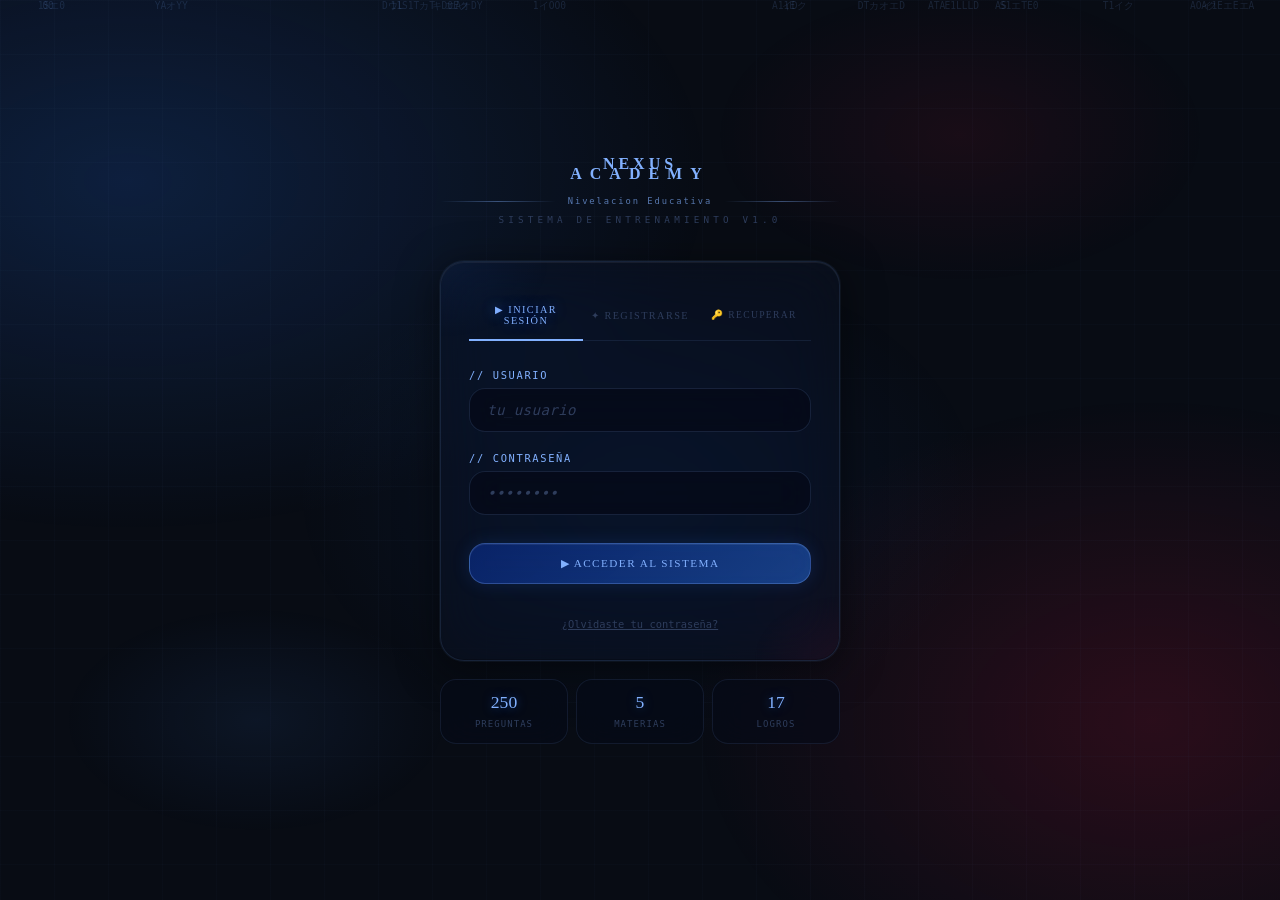
==== commit d58d2f91: "Add files via upload" ====
--- a/index.html
+++ b/index.html
@@ -8,84 +8,113 @@
 </head>
 <body>
 
-<!-- Notification container -->
 <div id="notification-container"></div>
-
-<!-- Floating particles -->
 <div id="particles"></div>
 
 <div class="auth-wrapper">
   <div class="auth-container animate-in">
     <div class="brand-header">
       <div class="brand-logo">NEXUS</div>
-      <div class="brand-logo" style="font-size:1rem; margin-top:-6px; letter-spacing:0.5em;">ACADEMY</div>
+      <div class="brand-logo" style="font-size:1rem;margin-top:-6px;letter-spacing:0.5em;">ACADEMY</div>
       <div class="brand-divider"><span>Nivelacion Educativa</span></div>
       <div class="brand-sub">Sistema de Entrenamiento v1.0</div>
     </div>
 
     <div class="panel" style="padding:28px;">
-      <div class="corner-tl"></div>
-      <div class="corner-tr"></div>
-      <div class="corner-bl"></div>
-      <div class="corner-br"></div>
-
+      <div class="corner-tl"></div><div class="corner-tr"></div>
+      <div class="corner-bl"></div><div class="corner-br"></div>
 
       <div class="tab-bar">
-        <button class="tab-btn active" id="tab-login" onclick="switchTab('login')">
-          ▶ INICIAR SESIÓN
-        </button>
-        <button class="tab-btn" id="tab-register" onclick="switchTab('register')">
-          ✦ REGISTRARSE
-        </button>
-      </div>
-
+        <button class="tab-btn active" id="tab-login" onclick="switchTab('login')">▶ INICIAR SESIÓN</button>
+        <button class="tab-btn" id="tab-register" onclick="switchTab('register')">✦ REGISTRARSE</button>
+        <button class="tab-btn" id="tab-recover" onclick="switchTab('recover')" style="font-size:0.6rem;">🔑 RECUPERAR</button>
+      </div>
+
+      <!-- LOGIN -->
       <form id="form-login" class="auth-form" onsubmit="handleLogin(event)">
         <div class="form-error" id="login-error"></div>
-
         <div class="input-group">
           <label class="input-label">// Usuario</label>
-          <input type="text" class="input-field" id="login-user"
-                 placeholder="tu_usuario" autocomplete="username" required>
-        </div>
-
+          <input type="text" class="input-field" id="login-user" placeholder="tu_usuario" autocomplete="username" required>
+        </div>
         <div class="input-group">
           <label class="input-label">// Contraseña</label>
-          <input type="password" class="input-field" id="login-pass"
-                 placeholder="••••••••" autocomplete="current-password" required>
-        </div>
-
-        <button type="submit" class="btn btn-primary w-full" style="margin-top:8px;">
-          ▶ ACCEDER AL SISTEMA
-        </button>
+          <input type="password" class="input-field" id="login-pass" placeholder="••••••••" autocomplete="current-password" required>
+        </div>
+        <button type="submit" class="btn btn-primary w-full" style="margin-top:8px;">▶ ACCEDER AL SISTEMA</button>
+        <div style="text-align:center;margin-top:10px;">
+          <button type="button" onclick="switchTab('recover')"
+            style="background:none;border:none;color:var(--text-muted);font-family:var(--font-mono);font-size:0.65rem;cursor:pointer;text-decoration:underline;">
+            ¿Olvidaste tu contraseña?
+          </button>
+        </div>
       </form>
+
+      <!-- REGISTER -->
       <form id="form-register" class="auth-form hidden" onsubmit="handleRegister(event)">
         <div class="form-error" id="register-error"></div>
-
         <div class="input-group">
           <label class="input-label">// Nombre de jugador</label>
-          <input type="text" class="input-field" id="reg-name"
-                 placeholder="Tu nombre" maxlength="24" required>
-        </div>
-
+          <input type="text" class="input-field" id="reg-name" placeholder="Tu nombre" maxlength="24" required>
+        </div>
         <div class="input-group">
           <label class="input-label">// Usuario único</label>
-          <input type="text" class="input-field" id="reg-user"
-                 placeholder="usuario123" maxlength="20" autocomplete="username" required>
-        </div>
-
+          <input type="text" class="input-field" id="reg-user" placeholder="usuario123" maxlength="20" autocomplete="username" required>
+        </div>
         <div class="input-group">
           <label class="input-label">// Contraseña</label>
-          <input type="password" class="input-field" id="reg-pass"
-                 placeholder="mínimo 4 caracteres" autocomplete="new-password" required>
-        </div>
-
-        <button type="submit" class="btn btn-gold w-full" style="margin-top:8px;">
-          ✦ CREAR PERSONAJE
-        </button>
+          <input type="password" class="input-field" id="reg-pass" placeholder="mínimo 4 caracteres" autocomplete="new-password" required>
+        </div>
+        <div class="input-group">
+          <label class="input-label">// Pregunta de seguridad</label>
+          <select class="input-field" id="reg-sec-question" required style="cursor:pointer;">
+            <option value="">— Selecciona una pregunta —</option>
+            <option value="¿Cuál es el nombre de tu mascota favorita?">¿Cuál es el nombre de tu mascota favorita?</option>
+            <option value="¿En qué ciudad naciste?">¿En qué ciudad naciste?</option>
+            <option value="¿Cuál es el nombre de tu mejor amigo de infancia?">¿Cuál es el nombre de tu mejor amigo de infancia?</option>
+            <option value="¿Cuál es tu comida favorita?">¿Cuál es tu comida favorita?</option>
+            <option value="¿Cuál es el nombre de tu colegio?">¿Cuál es el nombre de tu colegio?</option>
+            <option value="¿Cuál es tu película favorita?">¿Cuál es tu película favorita?</option>
+          </select>
+        </div>
+        <div class="input-group">
+          <label class="input-label">// Respuesta secreta</label>
+          <input type="text" class="input-field" id="reg-sec-answer" placeholder="Tu respuesta" maxlength="40" required>
+        </div>
+        <button type="submit" class="btn btn-gold w-full" style="margin-top:8px;">✦ CREAR PERSONAJE</button>
       </form>
+
+      <!-- RECOVER -->
+      <div id="form-recover" class="auth-form hidden">
+        <div class="form-error" id="recover-error"></div>
+        <div id="recover-step1">
+          <div style="font-family:var(--font-mono);font-size:0.7rem;color:var(--text-muted);margin-bottom:14px;">
+            Ingresa tu usuario para ver tu pregunta de seguridad.
+          </div>
+          <div class="input-group">
+            <label class="input-label">// Tu usuario</label>
+            <input type="text" class="input-field" id="rec-user" placeholder="usuario123">
+          </div>
+          <button class="btn btn-primary w-full" style="margin-top:8px;" onclick="recoverStep1()">▶ BUSCAR USUARIO</button>
+        </div>
+        <div id="recover-step2" class="hidden">
+          <div style="font-family:var(--font-mono);font-size:0.7rem;color:var(--accent-cyan);margin-bottom:6px;">Pregunta de seguridad:</div>
+          <div id="rec-question-text" style="font-family:var(--font-mono);font-size:0.8rem;color:var(--text-secondary);margin-bottom:14px;padding:10px;background:rgba(0,212,255,0.05);border-radius:4px;border:1px solid var(--border-dim);"></div>
+          <div class="input-group">
+            <label class="input-label">// Tu respuesta</label>
+            <input type="text" class="input-field" id="rec-answer" placeholder="Respuesta secreta">
+          </div>
+          <div class="input-group">
+            <label class="input-label">// Nueva contraseña</label>
+            <input type="password" class="input-field" id="rec-newpass" placeholder="mínimo 4 caracteres">
+          </div>
+          <button class="btn btn-gold w-full" style="margin-top:8px;" onclick="recoverStep2()">✦ CAMBIAR CONTRASEÑA</button>
+          <button onclick="resetRecover()" style="background:none;border:none;color:var(--text-muted);font-family:var(--font-mono);font-size:0.65rem;cursor:pointer;margin-top:10px;text-decoration:underline;display:block;text-align:center;">← Volver</button>
+        </div>
+      </div>
+
     </div>
 
-    <!-- Stats preview -->
     <div class="stat-preview" id="stats-preview">
       <div class="stat-preview-item">
         <span class="stat-preview-num" id="stat-questions">—</span>
@@ -100,22 +129,18 @@
         <span class="stat-preview-label">Logros</span>
       </div>
     </div>
-
   </div>
 </div>
 
 <script src="app.js"></script>
 <script>
-  // ── Redirect if already logged in ──
   redirectIfLoggedIn();
 
-  // ── Tab switching ──
   function switchTab(tab) {
-    const isLogin = tab === 'login';
-    document.getElementById('form-login').classList.toggle('hidden', !isLogin);
-    document.getElementById('form-register').classList.toggle('hidden', isLogin);
-    document.getElementById('tab-login').classList.toggle('active', isLogin);
-    document.getElementById('tab-register').classList.toggle('active', !isLogin);
+    ['login','register','recover'].forEach(t => {
+      document.getElementById('form-'+t).classList.toggle('hidden', t !== tab);
+      document.getElementById('tab-'+t).classList.toggle('active', t === tab);
+    });
     clearErrors();
   }
 
@@ -129,7 +154,6 @@
     el.classList.add('visible');
   }
 
-  // ── Login handler ──
   function handleLogin(e) {
     e.preventDefault();
     clearErrors();
@@ -145,14 +169,15 @@
     }
   }
 
-  // ── Register handler ──
   function handleRegister(e) {
     e.preventDefault();
     clearErrors();
     const name = document.getElementById('reg-name').value.trim();
     const user = document.getElementById('reg-user').value.trim().toLowerCase();
     const pass = document.getElementById('reg-pass').value;
-    const result = Auth.register(user, name, pass);
+    const secQ = document.getElementById('reg-sec-question').value;
+    const secA = document.getElementById('reg-sec-answer').value.trim();
+    const result = Auth.register(user, name, pass, secQ, secA);
     if (result.ok) {
       Notify.success('✓ Personaje creado. ¡Bienvenido a Nexus Academy!');
       Sound.click();
@@ -162,19 +187,49 @@
     }
   }
 
-  // ── Stats ──
+  function recoverStep1() {
+    clearErrors();
+    const username = document.getElementById('rec-user').value.trim().toLowerCase();
+    const result = Auth.getSecQuestion(username);
+    if (!result.ok) { showError('recover-error', '✗ ' + result.error); return; }
+    if (!result.question) { showError('recover-error', '✗ Este usuario no tiene pregunta de seguridad.'); return; }
+    document.getElementById('rec-question-text').textContent = result.question;
+    document.getElementById('recover-step1').classList.add('hidden');
+    document.getElementById('recover-step2').classList.remove('hidden');
+  }
+
+  function recoverStep2() {
+    clearErrors();
+    const username = document.getElementById('rec-user').value.trim().toLowerCase();
+    const answer   = document.getElementById('rec-answer').value.trim();
+    const newPass  = document.getElementById('rec-newpass').value;
+    const result   = Auth.resetPassword(username, answer, newPass);
+    if (result.ok) {
+      Notify.success('✓ Contraseña cambiada. Ya puedes iniciar sesión.');
+      Sound.click();
+      resetRecover();
+      switchTab('login');
+    } else {
+      showError('recover-error', '✗ ' + result.error);
+    }
+  }
+
+  function resetRecover() {
+    document.getElementById('recover-step1').classList.remove('hidden');
+    document.getElementById('recover-step2').classList.add('hidden');
+    ['rec-user','rec-answer','rec-newpass'].forEach(id => document.getElementById(id).value = '');
+  }
+
   document.getElementById('stat-questions').textContent = QUESTIONS.length;
   document.getElementById('stat-achievements').textContent = ACHIEVEMENTS.length;
 
-  // ── Floating particles ──
   const chars = '01アイウエオカキクSYSTEMDATALOADED0110';
   const pContainer = document.getElementById('particles');
   for (let i = 0; i < 18; i++) {
     const p = document.createElement('div');
     p.className = 'particle';
     p.textContent = Array.from({length: Math.floor(Math.random() * 6) + 2}, () =>
-      chars[Math.floor(Math.random() * chars.length)]
-    ).join('');
+      chars[Math.floor(Math.random() * chars.length)]).join('');
     p.style.left = Math.random() * 100 + 'vw';
     p.style.animationDuration = (8 + Math.random() * 12) + 's';
     p.style.animationDelay = -(Math.random() * 20) + 's';
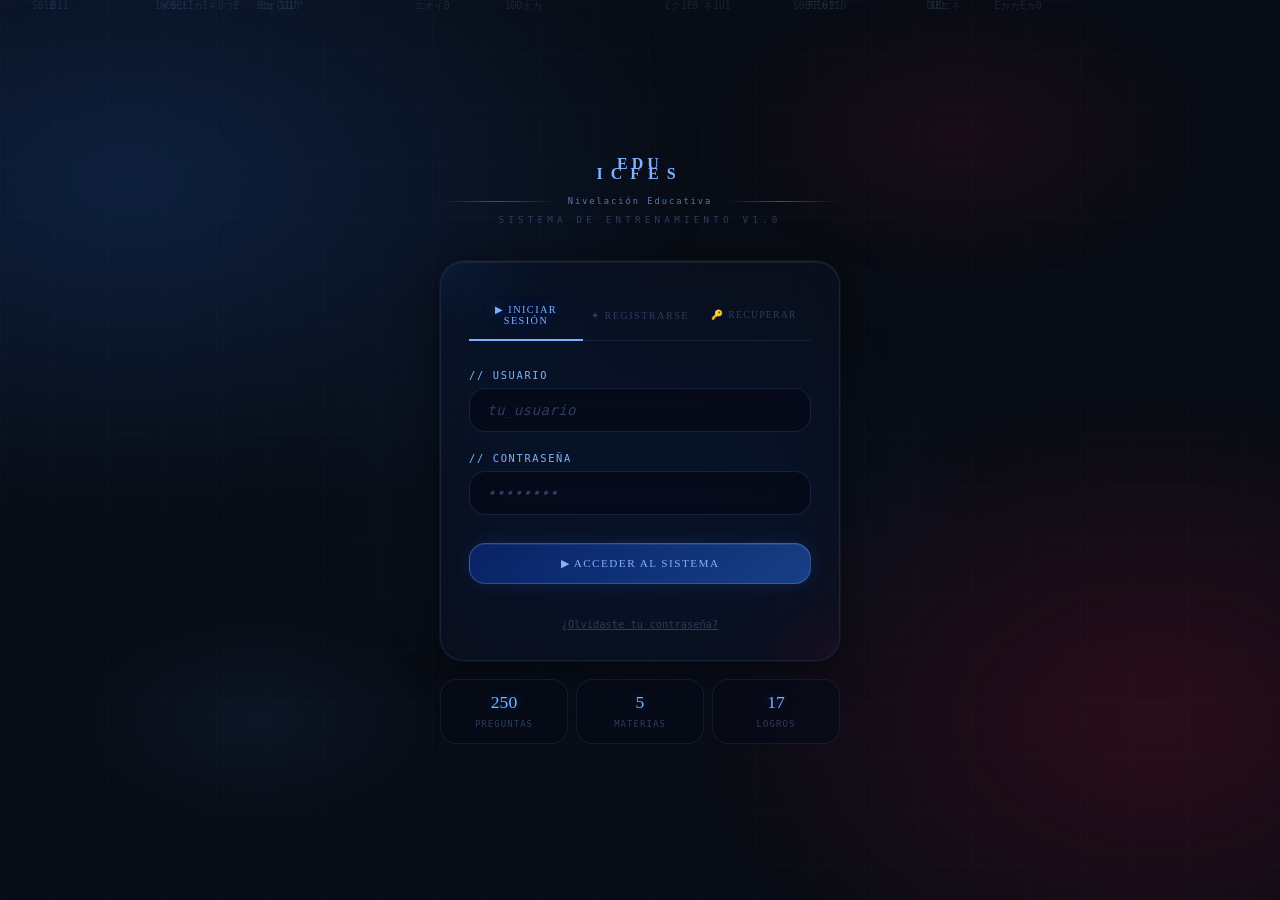
==== commit 3374ac2f: "Update index.html" ====
--- a/index.html
+++ b/index.html
@@ -3,7 +3,7 @@
 <head>
   <meta charset="UTF-8">
   <meta name="viewport" content="width=device-width, initial-scale=1.0">
-  <title>Edu Icfes — Iniciar Sesión</title>
+  <title>Edu-Icfes — Iniciar Sesión</title>
   <link rel="stylesheet" href="style.css">
 </head>
 <body>
@@ -14,9 +14,9 @@
 <div class="auth-wrapper">
   <div class="auth-container animate-in">
     <div class="brand-header">
-      <div class="brand-logo">NEXUS</div>
-      <div class="brand-logo" style="font-size:1rem;margin-top:-6px;letter-spacing:0.5em;">ACADEMY</div>
-      <div class="brand-divider"><span>Nivelacion Educativa</span></div>
+      <div class="brand-logo">EDU</div>
+      <div class="brand-logo" style="font-size:1rem;margin-top:-6px;letter-spacing:0.5em;">ICFES</div>
+      <div class="brand-divider"><span>Nivelación Educativa</span></div>
       <div class="brand-sub">Sistema de Entrenamiento v1.0</div>
     </div>
 
@@ -154,18 +154,21 @@
     el.classList.add('visible');
   }
 
-  function handleLogin(e) {
+  async function handleLogin(e) {
     e.preventDefault();
     clearErrors();
     const user = document.getElementById('login-user').value.trim();
     const pass = document.getElementById('login-pass').value;
-    const result = Auth.login(user, pass);
+    const btn  = e.submitter;
+    if (btn) { btn.disabled = true; btn.textContent = '⏳ Verificando...'; }
+    const result = await Auth.loginAsync(user, pass);
+    if (btn) { btn.disabled = false; btn.textContent = '▶ ACCEDER AL SISTEMA'; }
     if (result.ok) {
-      Notify.success('✓ Sesión iniciada. Bienvenido de vuelta.');
+      Notify.success('Sesion iniciada. Bienvenido!');
       Sound.click();
       setTimeout(() => { window.location.href = 'main.html'; }, 600);
     } else {
-      showError('login-error', '✗ ' + result.error);
+      showError('login-error', result.error);
     }
   }
 
@@ -179,7 +182,7 @@
     const secA = document.getElementById('reg-sec-answer').value.trim();
     const result = Auth.register(user, name, pass, secQ, secA);
     if (result.ok) {
-      Notify.success('✓ Personaje creado. ¡Bienvenido a Nexus Academy!');
+      Notify.success('✓ Personaje creado. ¡Bienvenido a Edu-Icfes!');
       Sound.click();
       setTimeout(() => { window.location.href = 'main.html'; }, 600);
     } else {
@@ -223,7 +226,7 @@
   document.getElementById('stat-questions').textContent = QUESTIONS.length;
   document.getElementById('stat-achievements').textContent = ACHIEVEMENTS.length;
 
-  const chars = '01アイウエオカキクSYSTEMDATALOADED0110';
+  const chars = '01アイウエオカキクEDUIICFES0110';
   const pContainer = document.getElementById('particles');
   for (let i = 0; i < 18; i++) {
     const p = document.createElement('div');
@@ -238,3 +241,4 @@
 </script>
 </body>
 </html>
+
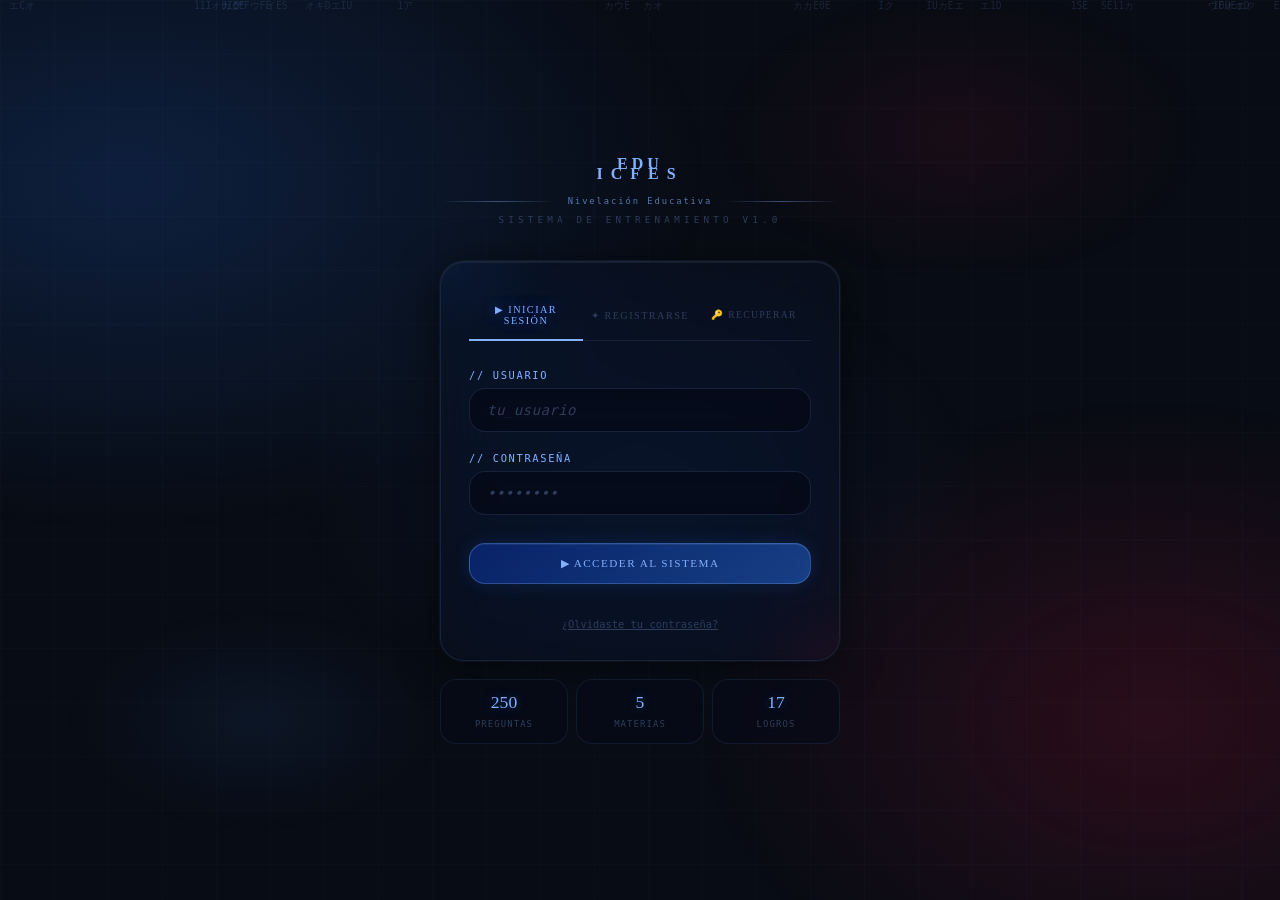
==== commit c342782d: "ooooooo index.html" ====
--- a/index.html
+++ b/index.html
@@ -172,7 +172,7 @@
     }
   }
 
-  function handleRegister(e) {
+  async function handleRegister(e) {
     e.preventDefault();
     clearErrors();
     const name = document.getElementById('reg-name').value.trim();
@@ -180,13 +180,16 @@
     const pass = document.getElementById('reg-pass').value;
     const secQ = document.getElementById('reg-sec-question').value;
     const secA = document.getElementById('reg-sec-answer').value.trim();
-    const result = Auth.register(user, name, pass, secQ, secA);
+    const btn  = e.submitter;
+    if (btn) { btn.disabled = true; btn.textContent = 'Creando...'; }
+    const result = await Auth.register(user, name, pass, secQ, secA);
+    if (btn) { btn.disabled = false; btn.textContent = 'CREAR PERSONAJE'; }
     if (result.ok) {
-      Notify.success('✓ Personaje creado. ¡Bienvenido a Edu-Icfes!');
+      Notify.success('Personaje creado. Bienvenido a Edu-Icfes!');
       Sound.click();
       setTimeout(() => { window.location.href = 'main.html'; }, 600);
     } else {
-      showError('register-error', '✗ ' + result.error);
+      showError('register-error', result.error);
     }
   }
 
@@ -242,3 +245,4 @@
 </body>
 </html>
 
+
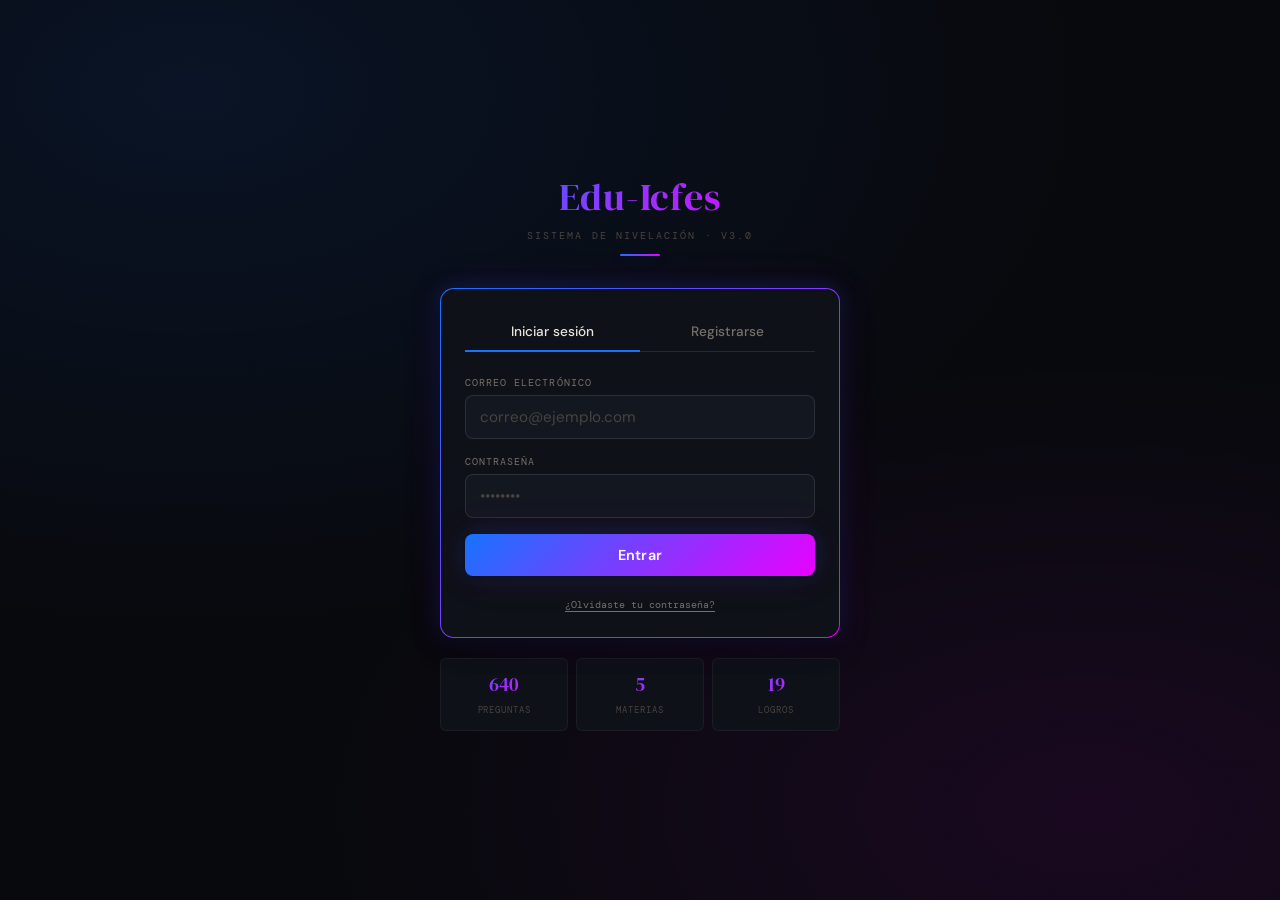
==== commit f3b2a9b9: "Add files via upload" ====
--- a/index.html
+++ b/index.html
@@ -3,246 +3,201 @@
 <head>
   <meta charset="UTF-8">
   <meta name="viewport" content="width=device-width, initial-scale=1.0">
-  <title>Edu-Icfes — Iniciar Sesión</title>
+  <title>Edu-Icfes — Acceso</title>
   <link rel="stylesheet" href="style.css">
 </head>
 <body>
-
 <div id="notification-container"></div>
-<div id="particles"></div>
-
+ 
 <div class="auth-wrapper">
-  <div class="auth-container animate-in">
-    <div class="brand-header">
-      <div class="brand-logo">EDU</div>
-      <div class="brand-logo" style="font-size:1rem;margin-top:-6px;letter-spacing:0.5em;">ICFES</div>
-      <div class="brand-divider"><span>Nivelación Educativa</span></div>
-      <div class="brand-sub">Sistema de Entrenamiento v1.0</div>
+  <div class="auth-box animate-in">
+ 
+    <div class="auth-brand">
+      <div class="auth-brand-title">Edu-Icfes</div>
+      <div class="auth-brand-sub">Sistema de nivelación · v3.0</div>
+      <div class="brand-line"></div>
     </div>
-
-    <div class="panel" style="padding:28px;">
-      <div class="corner-tl"></div><div class="corner-tr"></div>
-      <div class="corner-bl"></div><div class="corner-br"></div>
-
-      <div class="tab-bar">
-        <button class="tab-btn active" id="tab-login" onclick="switchTab('login')">▶ INICIAR SESIÓN</button>
-        <button class="tab-btn" id="tab-register" onclick="switchTab('register')">✦ REGISTRARSE</button>
-        <button class="tab-btn" id="tab-recover" onclick="switchTab('recover')" style="font-size:0.6rem;">🔑 RECUPERAR</button>
-      </div>
-
-      <!-- LOGIN -->
-      <form id="form-login" class="auth-form" onsubmit="handleLogin(event)">
-        <div class="form-error" id="login-error"></div>
-        <div class="input-group">
-          <label class="input-label">// Usuario</label>
-          <input type="text" class="input-field" id="login-user" placeholder="tu_usuario" autocomplete="username" required>
+ 
+    <div class="card">
+      <div class="card-body" style="padding:24px;">
+ 
+        <div class="auth-tabs" id="auth-tabs">
+          <button class="auth-tab active" onclick="switchTab('login')">Iniciar sesión</button>
+          <button class="auth-tab" onclick="switchTab('register')">Registrarse</button>
         </div>
-        <div class="input-group">
-          <label class="input-label">// Contraseña</label>
-          <input type="password" class="input-field" id="login-pass" placeholder="••••••••" autocomplete="current-password" required>
+ 
+        <!-- LOGIN -->
+        <form id="form-login" class="auth-form" onsubmit="handleLogin(event)">
+          <div class="form-error" id="login-error"></div>
+          <div class="input-group">
+            <label class="input-label">Correo electrónico</label>
+            <input class="input-field" id="login-email" type="email"
+              placeholder="correo@ejemplo.com" autocomplete="email" required>
+          </div>
+          <div class="input-group">
+            <label class="input-label">Contraseña</label>
+            <input class="input-field" id="login-pass" type="password"
+              placeholder="••••••••" autocomplete="current-password" required>
+          </div>
+          <button type="submit" class="btn btn-primary w-full" id="btn-login">
+            Entrar
+          </button>
+          <div style="text-align:center;">
+            <button type="button" class="recover-link" onclick="switchTab('recover')">
+              ¿Olvidaste tu contraseña?
+            </button>
+          </div>
+        </form>
+ 
+        <!-- REGISTER -->
+        <form id="form-register" class="auth-form hidden" onsubmit="handleRegister(event)">
+          <div class="form-error" id="register-error"></div>
+          <div class="input-group">
+            <label class="input-label">Nombre para mostrar</label>
+            <input class="input-field" id="reg-name" type="text"
+              placeholder="Tu nombre" maxlength="24" required>
+          </div>
+          <div class="input-group">
+            <label class="input-label">Correo electrónico</label>
+            <input class="input-field" id="reg-email" type="email"
+              placeholder="correo@ejemplo.com" autocomplete="email" required>
+          </div>
+          <div class="input-group">
+            <label class="input-label">Contraseña</label>
+            <input class="input-field" id="reg-pass" type="password"
+              placeholder="mínimo 6 caracteres" autocomplete="new-password" required>
+          </div>
+          <div class="input-group">
+            <label class="input-label">Confirmar contraseña</label>
+            <input class="input-field" id="reg-pass2" type="password"
+              placeholder="repite tu contraseña" required>
+          </div>
+          <button type="submit" class="btn btn-amber w-full" id="btn-register">
+            Crear cuenta
+          </button>
+        </form>
+ 
+        <!-- RECOVER -->
+        <div id="form-recover" class="auth-form hidden">
+          <div class="form-error" id="recover-error"></div>
+          <div class="form-success hidden" id="recover-success"
+            style="background:var(--green-lt);border:1px solid rgba(39,169,109,0.3);border-left:3px solid var(--green);color:#34d399;font-family:var(--mono);font-size:.72rem;padding:10px 14px;border-radius:var(--radius-xs);line-height:1.5;">
+          </div>
+          <p style="font-family:var(--mono);font-size:.7rem;color:var(--ink-3);margin-bottom:14px;line-height:1.6;">
+            Ingresa tu correo y te enviaremos un enlace para restablecer tu contraseña.
+          </p>
+          <div class="input-group" style="margin-bottom:12px;">
+            <label class="input-label">Correo electrónico</label>
+            <input class="input-field" id="rec-email" type="email" placeholder="correo@ejemplo.com">
+          </div>
+          <button class="btn btn-amber w-full" onclick="handleRecover()">
+            Enviar enlace
+          </button>
+          <button class="btn btn-ghost w-full" style="margin-top:6px;font-size:.82rem;" onclick="switchTab('login')">
+            ← Volver al login
+          </button>
         </div>
-        <button type="submit" class="btn btn-primary w-full" style="margin-top:8px;">▶ ACCEDER AL SISTEMA</button>
-        <div style="text-align:center;margin-top:10px;">
-          <button type="button" onclick="switchTab('recover')"
-            style="background:none;border:none;color:var(--text-muted);font-family:var(--font-mono);font-size:0.65rem;cursor:pointer;text-decoration:underline;">
-            ¿Olvidaste tu contraseña?
-          </button>
-        </div>
-      </form>
-
-      <!-- REGISTER -->
-      <form id="form-register" class="auth-form hidden" onsubmit="handleRegister(event)">
-        <div class="form-error" id="register-error"></div>
-        <div class="input-group">
-          <label class="input-label">// Nombre de jugador</label>
-          <input type="text" class="input-field" id="reg-name" placeholder="Tu nombre" maxlength="24" required>
-        </div>
-        <div class="input-group">
-          <label class="input-label">// Usuario único</label>
-          <input type="text" class="input-field" id="reg-user" placeholder="usuario123" maxlength="20" autocomplete="username" required>
-        </div>
-        <div class="input-group">
-          <label class="input-label">// Contraseña</label>
-          <input type="password" class="input-field" id="reg-pass" placeholder="mínimo 4 caracteres" autocomplete="new-password" required>
-        </div>
-        <div class="input-group">
-          <label class="input-label">// Pregunta de seguridad</label>
-          <select class="input-field" id="reg-sec-question" required style="cursor:pointer;">
-            <option value="">— Selecciona una pregunta —</option>
-            <option value="¿Cuál es el nombre de tu mascota favorita?">¿Cuál es el nombre de tu mascota favorita?</option>
-            <option value="¿En qué ciudad naciste?">¿En qué ciudad naciste?</option>
-            <option value="¿Cuál es el nombre de tu mejor amigo de infancia?">¿Cuál es el nombre de tu mejor amigo de infancia?</option>
-            <option value="¿Cuál es tu comida favorita?">¿Cuál es tu comida favorita?</option>
-            <option value="¿Cuál es el nombre de tu colegio?">¿Cuál es el nombre de tu colegio?</option>
-            <option value="¿Cuál es tu película favorita?">¿Cuál es tu película favorita?</option>
-          </select>
-        </div>
-        <div class="input-group">
-          <label class="input-label">// Respuesta secreta</label>
-          <input type="text" class="input-field" id="reg-sec-answer" placeholder="Tu respuesta" maxlength="40" required>
-        </div>
-        <button type="submit" class="btn btn-gold w-full" style="margin-top:8px;">✦ CREAR PERSONAJE</button>
-      </form>
-
-      <!-- RECOVER -->
-      <div id="form-recover" class="auth-form hidden">
-        <div class="form-error" id="recover-error"></div>
-        <div id="recover-step1">
-          <div style="font-family:var(--font-mono);font-size:0.7rem;color:var(--text-muted);margin-bottom:14px;">
-            Ingresa tu usuario para ver tu pregunta de seguridad.
-          </div>
-          <div class="input-group">
-            <label class="input-label">// Tu usuario</label>
-            <input type="text" class="input-field" id="rec-user" placeholder="usuario123">
-          </div>
-          <button class="btn btn-primary w-full" style="margin-top:8px;" onclick="recoverStep1()">▶ BUSCAR USUARIO</button>
-        </div>
-        <div id="recover-step2" class="hidden">
-          <div style="font-family:var(--font-mono);font-size:0.7rem;color:var(--accent-cyan);margin-bottom:6px;">Pregunta de seguridad:</div>
-          <div id="rec-question-text" style="font-family:var(--font-mono);font-size:0.8rem;color:var(--text-secondary);margin-bottom:14px;padding:10px;background:rgba(0,212,255,0.05);border-radius:4px;border:1px solid var(--border-dim);"></div>
-          <div class="input-group">
-            <label class="input-label">// Tu respuesta</label>
-            <input type="text" class="input-field" id="rec-answer" placeholder="Respuesta secreta">
-          </div>
-          <div class="input-group">
-            <label class="input-label">// Nueva contraseña</label>
-            <input type="password" class="input-field" id="rec-newpass" placeholder="mínimo 4 caracteres">
-          </div>
-          <button class="btn btn-gold w-full" style="margin-top:8px;" onclick="recoverStep2()">✦ CAMBIAR CONTRASEÑA</button>
-          <button onclick="resetRecover()" style="background:none;border:none;color:var(--text-muted);font-family:var(--font-mono);font-size:0.65rem;cursor:pointer;margin-top:10px;text-decoration:underline;display:block;text-align:center;">← Volver</button>
-        </div>
-      </div>
-
+ 
+      </div>
     </div>
-
-    <div class="stat-preview" id="stats-preview">
-      <div class="stat-preview-item">
-        <span class="stat-preview-num" id="stat-questions">—</span>
-        <span class="stat-preview-label">Preguntas</span>
-      </div>
-      <div class="stat-preview-item">
-        <span class="stat-preview-num" id="stat-subjects">5</span>
-        <span class="stat-preview-label">Materias</span>
-      </div>
-      <div class="stat-preview-item">
-        <span class="stat-preview-num" id="stat-achievements">—</span>
-        <span class="stat-preview-label">Logros</span>
+ 
+    <!-- Preview stats -->
+    <div class="auth-preview">
+      <div class="auth-preview-item">
+        <span class="auth-preview-num">640</span>
+        <span class="auth-preview-lbl">Preguntas</span>
+      </div>
+      <div class="auth-preview-item">
+        <span class="auth-preview-num">5</span>
+        <span class="auth-preview-lbl">Materias</span>
+      </div>
+      <div class="auth-preview-item">
+        <span class="auth-preview-num">19</span>
+        <span class="auth-preview-lbl">Logros</span>
       </div>
     </div>
+ 
   </div>
 </div>
-
+ 
+<script src="preguntas.js"></script>
 <script src="app.js"></script>
 <script>
-  redirectIfLoggedIn();
-
+  redirectIfLogged();
+ 
   function switchTab(tab) {
-    ['login','register','recover'].forEach(t => {
-      document.getElementById('form-'+t).classList.toggle('hidden', t !== tab);
-      document.getElementById('tab-'+t).classList.toggle('active', t === tab);
+    ['login','register','recover'].forEach(t=>{
+      document.getElementById('form-'+t).classList.toggle('hidden', t!==tab);
+    });
+    document.querySelectorAll('#auth-tabs .auth-tab').forEach((btn,i)=>{
+      btn.classList.toggle('active',['login','register'][i]===tab);
     });
     clearErrors();
   }
-
+ 
   function clearErrors() {
-    $$('.form-error').forEach(e => { e.classList.remove('visible'); e.textContent = ''; });
-  }
-
-  function showError(id, msg) {
-    const el = document.getElementById(id);
-    el.textContent = msg;
-    el.classList.add('visible');
-  }
-
+    document.querySelectorAll('.form-error').forEach(e=>{e.classList.remove('visible');e.textContent='';});
+    const s=document.getElementById('recover-success');
+    if(s){s.classList.add('hidden');s.textContent='';}
+  }
+  function showErr(id, msg) {
+    const el=document.getElementById(id);
+    el.textContent=msg; el.classList.add('visible');
+  }
+ 
+  /* ── LOGIN ── */
   async function handleLogin(e) {
-    e.preventDefault();
+    e.preventDefault(); clearErrors();
+    const email = document.getElementById('login-email').value.trim();
+    const pass  = document.getElementById('login-pass').value;
+    const btn   = document.getElementById('btn-login');
+    btn.disabled=true; btn.textContent='Verificando...';
+    const res = await Auth.loginAsync(email, pass);
+    btn.disabled=false; btn.textContent='Entrar';
+    if (res.ok) {
+      Sound.click();
+      setTimeout(()=>window.location.href='main.html', 400);
+    } else {
+      showErr('login-error', res.error);
+    }
+  }
+ 
+  /* ── REGISTER ── */
+  async function handleRegister(e) {
+    e.preventDefault(); clearErrors();
+    const name  = document.getElementById('reg-name').value.trim();
+    const email = document.getElementById('reg-email').value.trim();
+    const pass  = document.getElementById('reg-pass').value;
+    const pass2 = document.getElementById('reg-pass2').value;
+    if (pass !== pass2) { showErr('register-error','Las contraseñas no coinciden.'); return; }
+    const btn = document.getElementById('btn-register');
+    btn.disabled=true; btn.textContent='Creando cuenta...';
+    const res = await Auth.register(email, name, pass);
+    btn.disabled=false; btn.textContent='Crear cuenta';
+    if (res.ok) {
+      Sound.click();
+      Notify.success('¡Bienvenido a Edu-Icfes!');
+      setTimeout(()=>window.location.href='main.html', 600);
+    } else {
+      showErr('register-error', res.error);
+    }
+  }
+ 
+  /* ── RECOVER ── */
+  async function handleRecover() {
     clearErrors();
-    const user = document.getElementById('login-user').value.trim();
-    const pass = document.getElementById('login-pass').value;
-    const btn  = e.submitter;
-    if (btn) { btn.disabled = true; btn.textContent = '⏳ Verificando...'; }
-    const result = await Auth.loginAsync(user, pass);
-    if (btn) { btn.disabled = false; btn.textContent = '▶ ACCEDER AL SISTEMA'; }
-    if (result.ok) {
-      Notify.success('Sesion iniciada. Bienvenido!');
+    const email = document.getElementById('rec-email').value.trim();
+    if (!email) { showErr('recover-error','Ingresa tu correo.'); return; }
+    const res = await Auth.resetPassword(email);
+    if (res.ok) {
+      const s=document.getElementById('recover-success');
+      s.textContent='✓ Correo enviado a '+email+'. Revisa tu bandeja de entrada (y spam).';
+      s.classList.remove('hidden');
       Sound.click();
-      setTimeout(() => { window.location.href = 'main.html'; }, 600);
     } else {
-      showError('login-error', result.error);
+      showErr('recover-error', res.error);
     }
-  }
-
-  async function handleRegister(e) {
-    e.preventDefault();
-    clearErrors();
-    const name = document.getElementById('reg-name').value.trim();
-    const user = document.getElementById('reg-user').value.trim().toLowerCase();
-    const pass = document.getElementById('reg-pass').value;
-    const secQ = document.getElementById('reg-sec-question').value;
-    const secA = document.getElementById('reg-sec-answer').value.trim();
-    const btn  = e.submitter;
-    if (btn) { btn.disabled = true; btn.textContent = 'Creando...'; }
-    const result = await Auth.register(user, name, pass, secQ, secA);
-    if (btn) { btn.disabled = false; btn.textContent = 'CREAR PERSONAJE'; }
-    if (result.ok) {
-      Notify.success('Personaje creado. Bienvenido a Edu-Icfes!');
-      Sound.click();
-      setTimeout(() => { window.location.href = 'main.html'; }, 600);
-    } else {
-      showError('register-error', result.error);
-    }
-  }
-
-  function recoverStep1() {
-    clearErrors();
-    const username = document.getElementById('rec-user').value.trim().toLowerCase();
-    const result = Auth.getSecQuestion(username);
-    if (!result.ok) { showError('recover-error', '✗ ' + result.error); return; }
-    if (!result.question) { showError('recover-error', '✗ Este usuario no tiene pregunta de seguridad.'); return; }
-    document.getElementById('rec-question-text').textContent = result.question;
-    document.getElementById('recover-step1').classList.add('hidden');
-    document.getElementById('recover-step2').classList.remove('hidden');
-  }
-
-  function recoverStep2() {
-    clearErrors();
-    const username = document.getElementById('rec-user').value.trim().toLowerCase();
-    const answer   = document.getElementById('rec-answer').value.trim();
-    const newPass  = document.getElementById('rec-newpass').value;
-    const result   = Auth.resetPassword(username, answer, newPass);
-    if (result.ok) {
-      Notify.success('✓ Contraseña cambiada. Ya puedes iniciar sesión.');
-      Sound.click();
-      resetRecover();
-      switchTab('login');
-    } else {
-      showError('recover-error', '✗ ' + result.error);
-    }
-  }
-
-  function resetRecover() {
-    document.getElementById('recover-step1').classList.remove('hidden');
-    document.getElementById('recover-step2').classList.add('hidden');
-    ['rec-user','rec-answer','rec-newpass'].forEach(id => document.getElementById(id).value = '');
-  }
-
-  document.getElementById('stat-questions').textContent = QUESTIONS.length;
-  document.getElementById('stat-achievements').textContent = ACHIEVEMENTS.length;
-
-  const chars = '01アイウエオカキクEDUIICFES0110';
-  const pContainer = document.getElementById('particles');
-  for (let i = 0; i < 18; i++) {
-    const p = document.createElement('div');
-    p.className = 'particle';
-    p.textContent = Array.from({length: Math.floor(Math.random() * 6) + 2}, () =>
-      chars[Math.floor(Math.random() * chars.length)]).join('');
-    p.style.left = Math.random() * 100 + 'vw';
-    p.style.animationDuration = (8 + Math.random() * 12) + 's';
-    p.style.animationDelay = -(Math.random() * 20) + 's';
-    pContainer.appendChild(p);
   }
 </script>
 </body>
-</html>
-
-
+</html>
--- a/style.css
+++ b/style.css
@@ -1,1254 +1,579 @@
-/* ============================================
-   NEXUS ACADEMY — style.css (UNIFIED)
-   Glassmorphism · Neon Borders · Ambient Glow
-   ============================================ */
-
-@import url('https://fonts.googleapis.com/css2?family=Orbitron:wght@400;700;900&family=Share+Tech+Mono&family=Cinzel:wght@400;600;700;900&family=Raleway:wght@300;400;500;600;700&display=swap');
-
-/* ════════════════════════════════════════════
-   1. VARIABLES
-   ════════════════════════════════════════════ */
+/* ═══════════════════════════════════════════════════
+/* ═══════════════════════════════════════════════════
+   EDU-ICFES — style.css
+   Dark Premium · Gradiente Azul-Púrpura · Elegante
+   ═══════════════════════════════════════════════════ */
+ 
+@import url('https://fonts.googleapis.com/css2?family=DM+Serif+Display:ital@0;1&family=DM+Sans:wght@300;400;500;600&family=DM+Mono:wght@400;500&display=swap');
+ 
+/* ── VARIABLES ─────────────────────────────────── */
 :root {
-  --bg:          #080c14;
-  --bg-card:     rgba(10, 16, 30, 0.55);
-  --glass:       rgba(12, 18, 34, 0.52);
-  --glass-heavy: rgba(8, 13, 26, 0.75);
-
-  --red:         #ff1744;
-  --red-soft:    #ff6b7a;
-  --blue:        #2979ff;
-  --blue-soft:   #82b1ff;
-  --blue-bright: #448aff;
-
-  /* alias de compatibilidad */
-  --accent-cyan:      #82b1ff;
-  --accent-gold:      #82b1ff;
-  --accent-green:     #82b1ff;
-  --accent-red:       #ff1744;
-  --accent-red-soft:  #ff6b7a;
-  --accent-purple:    #ff1744;
-  --accent-orange:    #ff6b7a;
-  --accent-blue:      #2979ff;
-  --accent-blue-bright: #2979ff;
-
-  --text-primary:   #e8eeff;
-  --text-secondary: #7a8fbb;
-  --text-muted:     #2e3d5c;
-
-  --border-dim:  rgba(130, 177, 255, 0.1);
-  --border-glow: rgba(130, 177, 255, 0.4);
-  --border-gold: rgba(255, 23, 68, 0.35);
-  --glass-border: rgba(130, 177, 255, 0.1);
-
-  --shadow-cyan: 0 4px 30px rgba(41, 121, 255, 0.2);
-  --shadow-gold: 0 4px 30px rgba(255, 23, 68, 0.25);
-  --shadow-red:  0 4px 30px rgba(255, 23, 68, 0.35);
-  --shadow-card: 0 8px 40px rgba(0,0,0,0.5);
-
-
-  --font-hud: 'DM Serif Display', serif;
-  --font-mono: 'JetBrains Mono', monospace;
-  --font-body: 'Inter', sans-serif;
-
-
-  --transition:      all 0.22s cubic-bezier(0.4,0,0.2,1);
-  --transition-slow: all 0.45s cubic-bezier(0.4,0,0.2,1);
-
-  --radius:    24px;
-  --radius-sm: 16px;
-  --radius-xs: 10px;
-}
-
-/* ════════════════════════════════════════════
-   2. RESET & BASE
-   ════════════════════════════════════════════ */
+  --bg:        #08090d;
+  --bg-card:   #0e1117;
+  --bg-subtle: #131720;
+ 
+  --ink:       #e8e5e0;
+  --ink-2:     #aea9a1;
+  --ink-3:     #767069;
+  --ink-4:     #484340;
+ 
+  /* Gradiente hero */
+  --grad:       linear-gradient(135deg, #1673ff 0%, #9b30ff 50%, #ea00ff 100%);
+  --grad-h:     linear-gradient(135deg, #1673ff, #ea00ff);
+  --grad-soft:  linear-gradient(135deg, rgba(22,115,255,0.1), rgba(234,0,255,0.08));
+  --grad-glow:  linear-gradient(135deg, rgba(22,115,255,0.25), rgba(234,0,255,0.2));
+ 
+  /* Funcionales */
+  --amber:     #c9ab6e;
+  --amber-lt:  rgba(201,171,110,0.2);
+  --amber-bg:  rgba(201,171,110,0.07);
+  --green:     #27a96d;
+  --green-lt:  rgba(39,169,109,0.12);
+  --red:       #e05555;
+  --red-lt:    rgba(224,85,85,0.1);
+ 
+  --border:    rgba(255,255,255,0.05);
+  --border-md: rgba(255,255,255,0.1);
+ 
+  --shadow-sm: 0 2px 10px rgba(0,0,0,0.5);
+  --shadow-md: 0 8px 24px rgba(0,0,0,0.6);
+  --shadow-lg: 0 20px 60px rgba(0,0,0,0.7);
+ 
+  --glow-b:    0 0 16px rgba(22,115,255,0.25);
+  --glow-p:    0 0 16px rgba(234,0,255,0.2);
+  --glow-bp:   0 0 20px rgba(22,115,255,0.2), 0 0 40px rgba(234,0,255,0.1);
+ 
+  --serif: 'DM Serif Display', Georgia, serif;
+  --sans:  'DM Sans', system-ui, sans-serif;
+  --mono:  'DM Mono', 'Courier New', monospace;
+ 
+  --radius:    14px;
+  --radius-sm: 8px;
+  --radius-xs: 6px;
+  --transition: all 0.18s ease;
+}
+ 
+/* ── RESET ─────────────────────────────────────── */
 *, *::before, *::after { margin:0; padding:0; box-sizing:border-box; }
 html { font-size:16px; scroll-behavior:smooth; }
-
+ 
 body {
   background: var(--bg);
-  color: var(--text-primary);
-  font-family: var(--font-body);
+  background-image:
+    radial-gradient(ellipse 70% 60% at 15% 10%, rgba(22,115,255,0.10) 0%, transparent 100%),
+    radial-gradient(ellipse 60% 50% at 85% 90%, rgba(234,0,255,0.08) 0%, transparent 100%);
+  color: var(--ink);
+  font-family: var(--sans);
   min-height: 100vh;
+  -webkit-font-smoothing: antialiased;
   overflow-x: hidden;
+}
+ 
+/* ── SCROLLBAR ─────────────────────────────────── */
+::-webkit-scrollbar { width: 4px; }
+::-webkit-scrollbar-track { background: var(--bg-subtle); }
+::-webkit-scrollbar-thumb { background: var(--grad-h); border-radius: 2px; }
+ 
+/* ── UTILIDADES ────────────────────────────────── */
+.hidden { display: none !important; }
+.z1 { position: relative; z-index: 1; }
+.w-full { width: 100%; }
+.text-center { text-align: center; }
+.text-amber { color: var(--amber); }
+.text-muted { color: var(--ink-3); }
+.mono { font-family: var(--mono); }
+ 
+/* Helper: texto con gradiente */
+.grad-text {
+  background: var(--grad);
+  -webkit-background-clip: text;
+  -webkit-text-fill-color: transparent;
+  background-clip: text;
+}
+ 
+/* ── ANIMACIONES ───────────────────────────────── */
+@keyframes fadeUp   { from{opacity:0;transform:translateY(16px)} to{opacity:1;transform:translateY(0)} }
+@keyframes fadeIn   { from{opacity:0} to{opacity:1} }
+@keyframes slideRight { from{opacity:0;transform:translateX(-12px)} to{opacity:1;transform:translateX(0)} }
+@keyframes spin     { to{transform:rotate(360deg)} }
+@keyframes pulse    { 0%,100%{opacity:1} 50%{opacity:.5} }
+@keyframes levelZoom { from{transform:scale(.4);opacity:0} to{transform:scale(1);opacity:1} }
+@keyframes particleBurst { from{opacity:1;transform:translate(0,0) scale(1)} to{opacity:0;transform:var(--dest) scale(0)} }
+@keyframes xpFloat  { 0%{opacity:0;transform:translate(-50%,-20%)} 20%{opacity:1;transform:translate(-50%,-50%)} 70%{opacity:1;transform:translate(-50%,-72%)} 100%{opacity:0;transform:translate(-50%,-95%)} }
+@keyframes notifOut { to{opacity:0;transform:translateX(50px)} }
+ 
+.animate-in { animation: fadeUp 0.4s cubic-bezier(0.2,0.8,0.4,1) both; }
+ 
+/* ── LAYOUT BASE ───────────────────────────────── */
+.page-wrapper {
+  position: relative; z-index: 1;
+  max-width: 480px; margin: 0 auto;
+  padding: 20px 16px 60px;
+  min-height: 100vh;
+}
+ 
+/* ── TIPOGRAFÍA ────────────────────────────────── */
+h1,h2,h3 { font-family: var(--serif); font-weight: 400; line-height: 1.2; }
+h1 { font-size: 2rem; }
+h2 { font-size: 1.5rem; }
+h3 { font-size: 1.1rem; }
+ 
+.label-tag {
+  font-family: var(--mono); font-size: .62rem;
+  letter-spacing: .15em; text-transform: uppercase;
+  background: var(--grad);
+  -webkit-background-clip: text; -webkit-text-fill-color: transparent; background-clip: text;
+}
+ 
+/* ═══════════════════════════════════════════════
+   CARD — borde gradiente sobre fondo oscuro
+   Técnica: fondo gradiente + padding de 1px + bg oscuro interior
+═══════════════════════════════════════════════ */
+/*
+  CARD — técnica de borde gradiente:
+  El .card tiene background gradiente + padding 1px.
+  Todo hijo directo recibe fondo oscuro automáticamente.
+*/
+.card {
   position: relative;
-}
-
-/* ── FONDO: manchas de color difusas tipo la imagen ── */
-body::before {
+  border-radius: var(--radius);
+  background: var(--grad-h);
+  padding: 1px;
+  box-shadow: var(--shadow-md), var(--glow-bp);
+  /* El truco: el fondo gradiente solo se ve como borde de 1px */
+}
+ 
+/* Cualquier hijo directo de .card recibe fondo oscuro */
+.card > * {
+  background: var(--bg-card);
+  border-radius: calc(var(--radius) - 1px);
+  position: relative;
+}
+ 
+/* card-inner es el wrapper explícito recomendado */
+.card-inner {
+  background: var(--bg-card);
+  border-radius: calc(var(--radius) - 1px);
+  position: relative; z-index: 1;
+  overflow: hidden;
+}
+ 
+.card-body { padding: 20px; background: var(--bg-card); border-radius: calc(var(--radius) - 1px); }
+ 
+/* Brillo interior sutil */
+.card-inner::before {
   content: '';
-  position: fixed; inset: 0;
+  position: absolute; inset: 0; border-radius: inherit;
   background:
-    radial-gradient(ellipse 70% 60% at 10% 20%,  rgba(41,121,255,0.18)  0%, transparent 65%),
-    radial-gradient(ellipse 55% 55% at 90% 80%,  rgba(255,23,68,0.14)   0%, transparent 65%),
-    radial-gradient(ellipse 45% 45% at 50% 55%,  rgba(41,121,255,0.08)  0%, transparent 60%),
-    radial-gradient(ellipse 35% 30% at 75% 15%,  rgba(255,23,68,0.07)   0%, transparent 55%),
-    radial-gradient(ellipse 30% 25% at 20% 80%,  rgba(68,138,255,0.08)  0%, transparent 50%);
+    radial-gradient(ellipse at 20% 0%, rgba(22,115,255,0.04) 0%, transparent 60%),
+    radial-gradient(ellipse at 80% 100%, rgba(234,0,255,0.03) 0%, transparent 60%);
   pointer-events: none; z-index: 0;
-  animation: ambientShift 16s ease-in-out infinite alternate;
-}
-
-@keyframes ambientShift {
-  0%   { opacity:0.75; transform:scale(1)    rotate(0deg); }
-  50%  { opacity:1;    transform:scale(1.05) rotate(1deg); }
-  100% { opacity:0.85; transform:scale(1.02) rotate(-1deg); }
-}
-
-/* Grid sutil */
-body::after {
+}
+ 
+/* Línea decorativa en card-accent */
+.card-accent::before {
   content: '';
-  position: fixed; inset: 0;
-  background-image:
-    linear-gradient(rgba(130,177,255,0.018) 1px, transparent 1px),
-    linear-gradient(90deg, rgba(130,177,255,0.018) 1px, transparent 1px);
-  background-size: 54px 54px;
-  pointer-events: none; z-index: 0;
-}
-
-/* Scrollbar */
-::-webkit-scrollbar { width: 4px; }
-::-webkit-scrollbar-track { background: transparent; }
-::-webkit-scrollbar-thumb {
-  background: linear-gradient(180deg, var(--blue), var(--red));
-  border-radius: 2px;
-}
-
-/* ════════════════════════════════════════════
-   3. UTILIDADES
-   ════════════════════════════════════════════ */
-.hidden    { display:none !important; }
-.flex      { display:flex; }
-.flex-col  { flex-direction:column; }
-.items-center   { align-items:center; }
-.justify-center { justify-content:center; }
-.gap-1 { gap:8px; }  .gap-2 { gap:16px; }  .gap-3 { gap:24px; }
-.text-center { text-align:center; }
-.w-full  { width:100%; }
-.relative { position:relative; }
-.z1 { position:relative; z-index:1; }
-.animate-in { animation: fadeUp 0.42s cubic-bezier(0.2,0.8,0.4,1) both; }
-
-@keyframes fadeUp {
-  from { opacity:0; transform:translateY(22px) scale(0.97); }
-  to   { opacity:1; transform:translateY(0)     scale(1); }
-}
-
-/* ════════════════════════════════════════════
-   4. TIPOGRAFÍA
-   ════════════════════════════════════════════ */
-h1,h2,h3 { font-family:var(--font-hud); letter-spacing:0.04em; }
-.mono     { font-family:var(--font-mono); }
-
-.glow-text {
-  color: var(--blue-soft);
-  text-shadow: 0 0 14px rgba(41,121,255,0.9), 0 0 50px rgba(41,121,255,0.3);
-}
-.gold-text {
-  color: var(--red-soft);
-  text-shadow: 0 0 14px rgba(255,23,68,0.7);
-}
-
-/* ════════════════════════════════════════════
-   5. PANEL — glassmorphism + borde neón animado
-   ════════════════════════════════════════════ */
-.panel {
-  background: var(--glass);
-  border: 1px solid rgba(130,177,255,0.12);
-  border-radius: var(--radius);
+  position: absolute; top: 1px; left: 24px; right: 24px; height: 1px;
+  background: var(--grad-h); opacity: .5; z-index: 2;
+}
+ 
+/* ── BOTONES ───────────────────────────────────── */
+.btn {
+  font-family: var(--sans); font-size: .9rem; font-weight: 600;
+  padding: 12px 24px; border: none; border-radius: var(--radius-sm);
+  cursor: pointer; transition: var(--transition);
+  display: inline-flex; align-items: center; justify-content: center;
+  gap: 8px; text-decoration: none; letter-spacing: .01em;
+  position: relative; overflow: hidden;
+}
+.btn:active { transform: scale(.97); }
+.btn:disabled { opacity:.3; cursor:not-allowed; pointer-events:none; }
+.btn.w-full { width: 100%; }
+ 
+/* Brillo genérico al hover */
+.btn::after {
+  content: ''; position: absolute; inset: 0;
+  background: linear-gradient(135deg, rgba(255,255,255,0.1), transparent 60%);
+  opacity: 0; transition: opacity .2s;
+}
+.btn:hover::after { opacity: 1; }
+ 
+.btn-primary {
+  background: var(--grad-h);
+  color: #fff;
+  box-shadow: var(--shadow-sm), var(--glow-bp);
+}
+.btn-primary:hover { transform: translateY(-1px); box-shadow: var(--shadow-md), var(--glow-bp); }
+ 
+.btn-amber {
+  background: linear-gradient(135deg, #c9ab6e, #9f7d45);
+  color: #0a0c10; font-weight: 700;
+  box-shadow: 0 2px 14px rgba(201,171,110,0.3);
+}
+.btn-amber:hover { transform: translateY(-1px); box-shadow: 0 4px 22px rgba(201,171,110,0.45); }
+ 
+/* Botón outline: borde gradiente con bg transparente */
+.btn-outline {
+  background: transparent;
+  color: var(--ink);
+  box-shadow: inset 0 0 0 1px rgba(22,115,255,0.5);
+}
+.btn-outline:hover {
+  background: var(--grad-soft);
+  box-shadow: inset 0 0 0 1px rgba(234,0,255,0.6), var(--glow-p);
+}
+ 
+.btn-ghost { background: transparent; color: var(--ink-3); border: none; }
+.btn-ghost:hover { color: var(--ink); background: var(--bg-subtle); }
+ 
+.btn-danger { background: rgba(224,85,85,0.1); color: var(--red); box-shadow: inset 0 0 0 1px rgba(224,85,85,0.25); }
+.btn-danger:hover { background: rgba(224,85,85,0.18); }
+ 
+.btn-sm { padding: 8px 16px; font-size: .8rem; }
+.btn-lg { padding: 15px 28px; font-size: 1rem; }
+ 
+/* ── INPUTS ────────────────────────────────────── */
+.input-group { display: flex; flex-direction: column; gap: 6px; }
+.input-label { font-family: var(--mono); font-size: .65rem; letter-spacing: .1em; color: var(--ink-3); text-transform: uppercase; }
+.input-field {
+  background: var(--bg-subtle);
+  border: 1px solid var(--border-md);
+  color: var(--ink); font-family: var(--sans); font-size: .95rem;
+  padding: 11px 14px; border-radius: var(--radius-sm);
+  outline: none; transition: var(--transition); width: 100%;
+}
+.input-field:focus {
+  border-color: transparent;
+  box-shadow: 0 0 0 1.5px #1673ff, 0 0 16px rgba(22,115,255,0.2);
+  background: var(--bg-card);
+}
+.input-field::placeholder { color: var(--ink-4); }
+.input-field.error { box-shadow: 0 0 0 1.5px var(--red); border-color: transparent; }
+select.input-field { cursor: pointer; }
+textarea.input-field { resize: vertical; min-height: 80px; line-height: 1.5; }
+ 
+/* ── TOPBAR ─────────────────────────────────────── */
+.topbar { display: flex; align-items: center; justify-content: space-between; padding: 14px 0 8px; margin-bottom: 4px; }
+.topbar-brand {
+  font-family: var(--serif); font-size: 1.1rem; letter-spacing: .02em;
+  background: var(--grad); -webkit-background-clip: text; -webkit-text-fill-color: transparent; background-clip: text;
+}
+.topbar-brand em { font-style: italic; }
+.topbar-time { font-family: var(--mono); font-size: .65rem; color: var(--ink-4); }
+ 
+.back-btn {
+  display: inline-flex; align-items: center; gap: 6px;
+  font-family: var(--mono); font-size: .68rem; color: var(--ink-3);
+  text-decoration: none; cursor: pointer; background: none; border: none;
+  letter-spacing: .05em; transition: var(--transition); padding: 0;
+}
+.back-btn:hover { color: var(--ink); }
+.back-btn::before { content: '←'; }
+ 
+/* ── BARRA XP ──────────────────────────────────── */
+.xp-bar-wrap { display: flex; flex-direction: column; gap: 5px; }
+.xp-bar-labels { display: flex; justify-content: space-between; font-family: var(--mono); font-size: .6rem; color: var(--ink-3); }
+.xp-bar-track { height: 5px; background: var(--border-md); border-radius: 3px; overflow: hidden; }
+.xp-bar-fill {
+  height: 100%; background: var(--grad-h); border-radius: 3px;
+  transition: width .8s cubic-bezier(.4,0,.2,1);
+  box-shadow: 0 0 8px rgba(22,115,255,0.4);
+}
+ 
+/* ── PLAYER CARD ────────────────────────────────── */
+.player-card { padding: 20px; display: flex; gap: 16px; align-items: center; position: relative; z-index: 1; }
+.player-avatar {
+  width: 52px; height: 52px;
+  background: var(--grad-h); border-radius: 12px;
+  display: flex; align-items: center; justify-content: center;
+  font-family: var(--serif); font-size: 1.4rem; color: #fff;
+  flex-shrink: 0; box-shadow: var(--glow-bp);
+}
+.player-info { flex: 1; min-width: 0; }
+.player-name { font-family: var(--serif); font-size: 1.2rem; color: var(--ink); white-space: nowrap; overflow: hidden; text-overflow: ellipsis; }
+.player-rank { font-family: var(--mono); font-size: .65rem; color: var(--ink-3); margin-top: 2px; letter-spacing: .05em; }
+.level-badge {
+  font-family: var(--serif); font-size: 1.6rem;
+  background: var(--grad); -webkit-background-clip: text; -webkit-text-fill-color: transparent; background-clip: text;
+  text-align: center; line-height: 1; flex-shrink: 0;
+}
+.level-badge small { display: block; font-family: var(--mono); font-size: .5rem; color: var(--ink-4); letter-spacing: .1em; text-transform: uppercase; margin-top: 2px; -webkit-text-fill-color: var(--ink-4); }
+ 
+/* ── STATS GRID ────────────────────────────────── */
+.stats-grid { display: grid; grid-template-columns: repeat(2, 1fr); gap: 8px; }
+.stat-item {
+  background: var(--bg-card);
+  border: 1px solid var(--border);
+  border-radius: var(--radius-sm);
+  padding: 14px; text-align: center;
+  transition: var(--transition); position: relative; overflow: hidden;
+}
+.stat-item::before {
+  content: ''; position: absolute; inset: 0;
+  background: var(--grad-soft); opacity: 0; transition: opacity .2s;
+}
+.stat-item:hover { border-color: rgba(22,115,255,0.4); box-shadow: var(--glow-b); }
+.stat-item:hover::before { opacity: 1; }
+.stat-icon { font-size: 1.1rem; margin-bottom: 4px; position: relative; }
+.stat-val {
+  font-family: var(--serif); font-size: 1.4rem; line-height: 1;
+  background: var(--grad); -webkit-background-clip: text; -webkit-text-fill-color: transparent; background-clip: text;
   position: relative;
-  overflow: hidden;
-  backdrop-filter: blur(28px) saturate(1.6) brightness(1.08);
-  -webkit-backdrop-filter: blur(28px) saturate(1.6) brightness(1.08);
-  box-shadow:
-    0 0 0 1px rgba(130,177,255,0.06),
-    0 8px 40px rgba(0,0,0,0.55),
-    inset 0 1px 0 rgba(255,255,255,0.06),
-    inset 0 -1px 0 rgba(0,0,0,0.2);
-}
-
-/* Línea neón que recorre el borde superior */
-.panel::before {
-  content: '';
-  position: absolute;
-  top: 0; left: -70%;
-  width: 55%; height: 1px;
-  background: linear-gradient(90deg,
-    transparent 0%,
-    var(--blue-soft) 40%,
-    var(--blue-bright) 55%,
-    var(--blue-soft) 70%,
-    transparent 100%);
-  animation: neonScan 4s ease-in-out infinite;
-  opacity: 0.8;
-  filter: blur(0.5px);
-}
-
-@keyframes neonScan {
-  0%   { left:-70%; opacity:0; }
-  10%  { opacity:0.9; }
-  90%  { opacity:0.9; }
-  100% { left:115%; opacity:0; }
-}
-
-/* Luz ambiental interna */
-.panel::after {
-  content: '';
-  position: absolute; inset:0;
-  background:
-    radial-gradient(ellipse 50% 35% at 0% 0%,   rgba(41,121,255,0.07) 0%, transparent 55%),
-    radial-gradient(ellipse 40% 30% at 100% 100%, rgba(255,23,68,0.05)  0%, transparent 55%);
-  pointer-events:none;
-  border-radius: inherit;
-}
-
-.panel-header {
-  font-family: var(--font-hud);
-  font-size: 0.65rem;
-  letter-spacing: 0.22em;
-  color: var(--blue-soft);
-  padding: 13px 18px 9px;
-  border-bottom: 1px solid rgba(130,177,255,0.08);
-  text-transform: uppercase;
-  display: flex; align-items: center; gap: 8px;
-  position: relative; z-index: 1;
-}
-.panel-header::before { content:'▶'; font-size:0.52rem; color:var(--red); }
-
-/* ════════════════════════════════════════════
-   6. BORDE NEÓN GIRATORIO (clase utilitaria)
-   Se aplica a contenedores principales
-   ════════════════════════════════════════════ */
-.neon-border {
-  position: relative;
-}
-.neon-border::before {
-  content: '';
-  position: absolute;
-  inset: -1px;
-  border-radius: calc(var(--radius) + 1px);
-  padding: 1px;
-  background: conic-gradient(
-    from var(--angle, 0deg),
-    transparent 0%,
-    var(--blue) 20%,
-    var(--blue-bright) 35%,
-    var(--blue-soft) 45%,
-    transparent 55%,
-    transparent 75%,
-    var(--red) 85%,
-    var(--red-soft) 92%,
-    transparent 100%
-  );
-  -webkit-mask: linear-gradient(#fff 0 0) content-box,
-                linear-gradient(#fff 0 0);
-  mask: linear-gradient(#fff 0 0) content-box,
-        linear-gradient(#fff 0 0);
-  -webkit-mask-composite: xor;
-  mask-composite: exclude;
-  animation: rotateBorder 4s linear infinite;
-  pointer-events: none;
-  z-index: 0;
-}
-
-@property --angle {
-  syntax: '<angle>';
-  initial-value: 0deg;
-  inherits: false;
-}
-
-@keyframes rotateBorder {
-  to { --angle: 360deg; }
-}
-
-/* ════════════════════════════════════════════
-   7. BOTONES
-   ════════════════════════════════════════════ */
-.btn {
-  font-family: var(--font-hud);
-  font-size: 0.7rem;
-  letter-spacing: 0.13em;
-  text-transform: uppercase;
-  padding: 13px 28px;
-  border: none; cursor: pointer;
+}
+.stat-lbl { font-family: var(--mono); font-size: .58rem; color: var(--ink-3); text-transform: uppercase; letter-spacing: .08em; margin-top: 3px; position: relative; }
+ 
+/* ── NAV MENU ──────────────────────────────────── */
+.nav-menu { display: flex; flex-direction: column; gap: 6px; }
+.nav-item {
+  display: flex; align-items: center; gap: 14px;
+  padding: 15px 18px;
+  background: var(--bg-card);
+  border: 1px solid var(--border);
+  border-radius: var(--radius-sm);
+  cursor: pointer; text-decoration: none; color: inherit;
+  transition: var(--transition); position: relative; overflow: hidden;
+}
+/* Línea izquierda gradiente */
+.nav-item::before {
+  content: ''; position: absolute; left: 0; top: 0; bottom: 0; width: 2px;
+  background: var(--grad-h); transform: scaleY(0); transform-origin: bottom;
+  transition: transform .2s ease;
+}
+.nav-item:hover::before,
+.nav-item.amber::before { transform: scaleY(1); }
+.nav-item:hover {
+  background: var(--grad-soft);
+  border-color: rgba(22,115,255,0.3);
+  transform: translateX(3px);
+  box-shadow: var(--glow-b);
+}
+.nav-item.amber { border-color: rgba(201,171,110,0.2); }
+.nav-item.amber::before { background: linear-gradient(180deg, var(--amber), #9f7d45); }
+.nav-item.amber:hover { background: var(--amber-bg); border-color: rgba(201,171,110,0.4); box-shadow: none; }
+ 
+.nav-icon { font-size: 1.3rem; width: 36px; text-align: center; flex-shrink: 0; }
+.nav-text { flex: 1; }
+.nav-title { font-weight: 600; font-size: .9rem; color: var(--ink); }
+.nav-desc  { font-size: .78rem; color: var(--ink-3); margin-top: 2px; }
+.nav-arrow { font-family: var(--mono); font-size: .7rem; color: var(--ink-4); transition: var(--transition); }
+.nav-item:hover .nav-arrow { background: var(--grad); -webkit-background-clip: text; -webkit-text-fill-color: transparent; background-clip: text; transform: translateX(2px); }
+ 
+/* ── SECTION LABEL ─────────────────────────────── */
+.section-label {
+  font-family: var(--mono); font-size: .62rem; letter-spacing: .18em;
+  text-transform: uppercase; color: var(--ink-3);
+  display: flex; align-items: center; gap: 10px; margin: 4px 0;
+}
+.section-label::after {
+  content: ''; flex: 1; height: 1px;
+  background: linear-gradient(90deg, rgba(22,115,255,0.5), rgba(234,0,255,0.3), transparent);
+}
+ 
+/* ── SUBJECT PILLS ─────────────────────────────── */
+.subject-pills { display: flex; gap: 6px; flex-wrap: wrap; }
+.subject-pill {
+  padding: 6px 14px; background: var(--bg-card);
+  border: 1px solid var(--border-md); border-radius: 20px;
+  font-family: var(--mono); font-size: .68rem; color: var(--ink-3);
+  cursor: pointer; transition: var(--transition); text-decoration: none; letter-spacing: .03em;
+}
+.subject-pill:hover {
+  background: var(--grad-soft);
+  border-color: rgba(22,115,255,0.5); color: var(--ink);
+  box-shadow: var(--glow-b);
+}
+ 
+/* ── AUTH ───────────────────────────────────────── */
+.auth-wrapper { min-height: 100vh; display: flex; align-items: center; justify-content: center; padding: 24px 16px; }
+.auth-box { width: 100%; max-width: 400px; }
+.auth-brand { text-align: center; margin-bottom: 32px; }
+.auth-brand-title {
+  font-family: var(--serif); font-size: 2.4rem; letter-spacing: .02em;
+  background: var(--grad); -webkit-background-clip: text; -webkit-text-fill-color: transparent; background-clip: text;
+}
+.auth-brand-sub { font-family: var(--mono); font-size: .65rem; color: var(--ink-4); letter-spacing: .2em; text-transform: uppercase; margin-top: 6px; }
+.brand-line { width: 40px; height: 2px; background: var(--grad-h); margin: 12px auto 0; border-radius: 1px; box-shadow: var(--glow-bp); }
+ 
+.auth-tabs { display: flex; border-bottom: 1px solid var(--border-md); margin-bottom: 24px; }
+.auth-tab {
+  flex: 1; padding: 10px; background: none; border: none;
+  border-bottom: 2px solid transparent; margin-bottom: -1px;
+  font-family: var(--sans); font-size: .85rem; font-weight: 500;
+  color: var(--ink-3); cursor: pointer; transition: var(--transition);
+}
+.auth-tab.active { color: var(--ink); border-bottom-color: #1673ff; }
+.auth-tab:hover:not(.active) { color: var(--ink-2); }
+.auth-form { display: flex; flex-direction: column; gap: 16px; }
+ 
+.form-error {
+  background: var(--red-lt); border: 1px solid rgba(224,85,85,0.2); border-left: 3px solid var(--red);
+  color: var(--red); font-family: var(--mono); font-size: .72rem; padding: 10px 14px;
+  border-radius: var(--radius-xs); display: none; line-height: 1.4;
+}
+.form-error.visible { display: block; animation: fadeIn .2s ease; }
+ 
+.auth-preview { display: grid; grid-template-columns: repeat(3, 1fr); gap: 8px; margin-top: 20px; }
+.auth-preview-item {
+  text-align: center; padding: 12px 8px;
+  background: var(--bg-card); border: 1px solid var(--border); border-radius: var(--radius-xs);
   transition: var(--transition);
-  position: relative; overflow: hidden;
-  text-decoration: none;
-  display: inline-flex; align-items: center; justify-content: center;
-  gap: 9px;
-  border-radius: var(--radius-sm);
-  isolation: isolate;
-  backdrop-filter: blur(12px);
-}
-
-/* Shimmer */
-.btn::before {
-  content: '';
-  position: absolute; inset:0;
-  background: linear-gradient(115deg,
-    transparent 25%, rgba(255,255,255,0.09) 50%, transparent 75%);
-  transform: translateX(-100%);
-  transition: transform 0.55s ease;
-  border-radius: inherit;
-  z-index: 1;
-}
-.btn:hover::before { transform: translateX(100%); }
-
-.btn-primary {
-  background: linear-gradient(140deg,
-    rgba(10,50,160,0.55) 0%, rgba(41,121,255,0.45) 100%);
-  color: var(--blue-soft);
-  border: 1px solid rgba(130,177,255,0.3);
-  box-shadow: 0 0 18px rgba(41,121,255,0.15),
-              inset 0 1px 0 rgba(255,255,255,0.07);
-}
-.btn-primary:hover {
-  background: linear-gradient(140deg,
-    rgba(41,121,255,0.6) 0%, rgba(130,177,255,0.4) 100%);
-  box-shadow: 0 0 28px rgba(41,121,255,0.38),
-              0 0 60px rgba(41,121,255,0.15);
-  transform: translateY(-2px);
-  border-color: rgba(130,177,255,0.5);
-}
-
-.btn-gold {
-  background: linear-gradient(140deg,
-    rgba(100,5,18,0.55) 0%, rgba(255,23,68,0.4) 100%);
-  color: var(--red-soft);
-  border: 1px solid rgba(255,23,68,0.32);
-  box-shadow: 0 0 18px rgba(255,23,68,0.13),
-              inset 0 1px 0 rgba(255,255,255,0.05);
-}
-.btn-gold:hover {
-  background: linear-gradient(140deg,
-    rgba(255,23,68,0.55) 0%, rgba(255,107,122,0.4) 100%);
-  box-shadow: 0 0 28px rgba(255,23,68,0.4),
-              0 0 60px rgba(255,23,68,0.15);
-  transform: translateY(-2px);
-  border-color: rgba(255,107,122,0.5);
-}
-
-.btn-danger {
-  background: linear-gradient(140deg, rgba(80,0,12,0.7), rgba(180,10,25,0.5));
-  color: var(--red);
-  border: 1px solid rgba(255,23,68,0.38);
-}
-.btn-danger:hover { box-shadow: var(--shadow-red); transform: translateY(-2px); }
-
-.btn-ghost {
-  background: rgba(255,255,255,0.03);
-  color: var(--text-secondary);
-  border: 1px solid var(--border-dim);
-  backdrop-filter: blur(10px);
-}
-.btn-ghost:hover {
-  color: var(--blue-soft);
-  border-color: var(--border-glow);
-  background: rgba(41,121,255,0.07);
-}
-
-.btn:active   { transform:scale(0.96) !important; }
-.btn:disabled { opacity:0.3; cursor:not-allowed; pointer-events:none; }
-
-/* ════════════════════════════════════════════
-   8. INPUTS
-   ════════════════════════════════════════════ */
-.input-group { display:flex; flex-direction:column; gap:7px; }
-
-.input-label {
-  font-family: var(--font-mono);
-  font-size: 0.65rem;
-  color: var(--blue-soft);
-  letter-spacing: 0.16em;
-  text-transform: uppercase;
-}
-
-.input-field {
-  background: rgba(5, 9, 22, 0.65);
-  border: 1px solid rgba(130,177,255,0.14);
-  color: var(--text-primary);
-  font-family: var(--font-mono);
-  font-size: 0.88rem;
-  padding: 13px 17px;
-  outline: none;
-  transition: var(--transition);
-  border-radius: var(--radius-sm);
-  backdrop-filter: blur(18px);
-  width: 100%;
-  letter-spacing: 0.03em;
-}
-.input-field:focus {
-  border-color: rgba(130,177,255,0.45);
-  background: rgba(5, 9, 22, 0.82);
-  box-shadow: 0 0 0 3px rgba(41,121,255,0.08),
-              0 0 22px rgba(41,121,255,0.12);
-}
-.input-field::placeholder { color:var(--text-muted); font-style:italic; }
-
-/* ════════════════════════════════════════════
-   9. XP BAR
-   ════════════════════════════════════════════ */
-.xp-bar-container { width:100%; position:relative; }
-
-.xp-bar-track {
-  height: 5px;
-  background: rgba(5,9,22,0.8);
-  border: 1px solid rgba(130,177,255,0.1);
-  border-radius: 3px;
-  overflow: hidden;
-}
-.xp-bar-fill {
-  height: 100%;
-  background: linear-gradient(90deg, var(--blue) 0%, var(--blue-soft) 100%);
-  transition: width 0.9s cubic-bezier(0.4,0,0.2,1);
-  border-radius: 3px;
-  box-shadow: 0 0 12px rgba(41,121,255,0.7);
-  position: relative;
-}
-.xp-bar-fill::after {
-  content: '';
-  position: absolute; top:0; left:-60px;
-  width:50px; height:100%;
-  background: linear-gradient(90deg, transparent, rgba(255,255,255,0.6), transparent);
-  animation: xpPulse 3s ease-in-out infinite;
-}
-@keyframes xpPulse {
-  0%   { left:-60px; opacity:0; }
-  25%  { opacity:1; }
-  100% { left:110%; opacity:0; }
-}
-.xp-label {
-  font-family: var(--font-mono);
-  font-size: 0.6rem;
-  color: var(--text-secondary);
-  margin-top: 5px;
-  display:flex; justify-content:space-between;
-  letter-spacing: 0.04em;
-}
-
-/* ════════════════════════════════════════════
-   10. LEVEL BADGE
-   ════════════════════════════════════════════ */
-.level-badge {
-  display: inline-flex; align-items:center; justify-content:center;
-  width:58px; height:58px;
-  background: linear-gradient(145deg, rgba(100,5,18,0.65), rgba(255,23,68,0.3));
-  border: 2px solid rgba(255,23,68,0.5);
-  clip-path: polygon(50% 0%, 100% 25%, 100% 75%, 50% 100%, 0% 75%, 0% 25%);
-  font-family: var(--font-hud);
-  font-weight: 900;
-  font-size: 1.1rem;
-  color: var(--red-soft);
-  text-shadow: 0 0 14px rgba(255,23,68,1);
-  box-shadow: 0 0 22px rgba(255,23,68,0.28);
-  flex-shrink: 0;
-  transition: var(--transition-slow);
-}
-.level-badge:hover { box-shadow:0 0 36px rgba(255,23,68,0.5); }
-.level-badge.big   { width:84px; height:84px; font-size:1.6rem; }
-
-/* ════════════════════════════════════════════
-   11. NOTIFICACIONES
-   ════════════════════════════════════════════ */
-#notification-container {
-  position:fixed; top:18px; right:18px;
-  z-index:9999;
-  display:flex; flex-direction:column; gap:10px;
-  pointer-events:none;
-}
+}
+.auth-preview-item:hover { border-color: rgba(22,115,255,0.4); box-shadow: var(--glow-b); }
+.auth-preview-num { font-family: var(--serif); font-size: 1.2rem; background: var(--grad); -webkit-background-clip: text; -webkit-text-fill-color: transparent; background-clip: text; display: block; }
+.auth-preview-lbl { font-family: var(--mono); font-size: .55rem; color: var(--ink-4); text-transform: uppercase; letter-spacing: .1em; margin-top: 2px; }
+ 
+/* ── EJERCICIOS ────────────────────────────────── */
+.exercise-topbar { display: flex; align-items: center; gap: 10px; padding: 12px 0; }
+.mini-xp-bar { flex: 1; height: 4px; background: var(--border-md); border-radius: 2px; overflow: hidden; }
+.mini-xp-fill { height: 100%; background: var(--grad-h); border-radius: 2px; transition: width .7s ease; box-shadow: 0 0 6px rgba(22,115,255,0.5); }
+.mini-level { font-family: var(--mono); font-size: .68rem; background: var(--grad); -webkit-background-clip: text; -webkit-text-fill-color: transparent; background-clip: text; flex-shrink: 0; letter-spacing: .05em; }
+.streak-pill { font-family: var(--mono); font-size: .65rem; color: var(--ink-3); background: var(--bg-subtle); border: 1px solid var(--border-md); padding: 4px 10px; border-radius: 20px; flex-shrink: 0; }
+.streak-pill.hot { color: var(--amber); border-color: var(--amber-lt); background: var(--amber-bg); box-shadow: 0 0 8px rgba(201,171,110,0.2); }
+ 
+.session-stats { display: grid; grid-template-columns: repeat(4, 1fr); gap: 6px; }
+.session-stat { text-align: center; padding: 10px 6px; background: var(--bg-card); border: 1px solid var(--border); border-radius: var(--radius-xs); }
+.session-stat-val { font-family: var(--serif); font-size: .95rem; display: block; color: var(--ink); }
+.session-stat-lbl { font-family: var(--mono); font-size: .52rem; color: var(--ink-4); text-transform: uppercase; letter-spacing: .06em; }
+ 
+.subject-filter { display: grid; grid-template-columns: repeat(3, 1fr); gap: 6px; }
+.subject-filter-btn { padding: 9px 6px; background: var(--bg-card); border: 1px solid var(--border); border-radius: var(--radius-xs); font-family: var(--mono); font-size: .62rem; color: var(--ink-3); cursor: pointer; text-align: center; transition: var(--transition); letter-spacing: .03em; }
+.subject-filter-btn:hover { border-color: rgba(22,115,255,0.4); color: var(--ink); background: var(--grad-soft); }
+.subject-filter-btn.active { background: var(--grad-h); border-color: transparent; color: #fff; font-weight: 600; box-shadow: var(--glow-b); }
+ 
+/* Question card */
+.question-card { padding: 22px; animation: fadeUp .3s cubic-bezier(.2,.8,.4,1); position: relative; z-index: 1; }
+.question-meta { display: flex; align-items: center; justify-content: space-between; margin-bottom: 14px; }
+.subject-tag { font-family: var(--mono); font-size: .62rem; letter-spacing: .08em; padding: 4px 10px; border-radius: 20px; font-weight: 500; }
+.tag-math     { background:rgba(22,115,255,0.12);  color:#60a5fa; border:1px solid rgba(22,115,255,0.25); }
+.tag-reading  { background:rgba(155,48,255,0.12);  color:#c084fc; border:1px solid rgba(155,48,255,0.25); }
+.tag-english  { background:rgba(16,185,129,0.12);  color:#34d399; border:1px solid rgba(16,185,129,0.25); }
+.tag-science  { background:rgba(234,88,12,0.12);   color:#fb923c; border:1px solid rgba(234,88,12,0.25); }
+.tag-sociales { background:rgba(234,179,8,0.12);   color:#facc15; border:1px solid rgba(234,179,8,0.25); }
+ 
+.question-num { font-family: var(--mono); font-size: .62rem; color: var(--ink-4); }
+.question-text { font-family: var(--sans); font-size: .98rem; line-height: 1.65; color: var(--ink); margin-bottom: 18px; font-weight: 400; }
+ 
+.options-list { display: flex; flex-direction: column; gap: 8px; }
+.answer-option {
+  display: flex; align-items: center; gap: 12px; padding: 13px 16px;
+  background: var(--bg-subtle); border: 1px solid var(--border-md); border-radius: var(--radius-xs);
+  cursor: pointer; text-align: left; font-family: var(--sans); font-size: .9rem;
+  color: var(--ink); transition: var(--transition); width: 100%; line-height: 1.4;
+}
+.answer-option:hover { border-color: rgba(22,115,255,0.5); background: var(--grad-soft); box-shadow: var(--glow-b); }
+.answer-option:disabled { cursor: not-allowed; pointer-events: none; }
+.option-letter {
+  font-family: var(--mono); font-size: .65rem; color: var(--ink-3);
+  background: var(--bg-card); border: 1px solid var(--border-md);
+  width: 26px; height: 26px; border-radius: 6px;
+  display: flex; align-items: center; justify-content: center;
+  flex-shrink: 0; transition: var(--transition);
+}
+.answer-option:hover .option-letter { background: var(--grad-h); border-color: transparent; color: #fff; }
+.answer-option.correct { border-color: rgba(39,169,109,0.5); background: var(--green-lt); box-shadow: 0 0 10px rgba(39,169,109,0.15); }
+.answer-option.correct .option-letter { background: var(--green); border-color: transparent; color: #fff; }
+.answer-option.incorrect { border-color: rgba(224,85,85,0.4); background: var(--red-lt); opacity: .8; }
+.answer-option.incorrect .option-letter { background: var(--red); border-color: transparent; color: #fff; }
+ 
+.explanation-box { margin-top: 14px; padding: 14px 16px; border-radius: var(--radius-xs); font-family: var(--sans); font-size: .84rem; line-height: 1.55; animation: fadeIn .3s ease; border-left: 3px solid; }
+.explanation-box.correct-exp { background: var(--green-lt); border-color: var(--green); color: #86efac; }
+.explanation-box.incorrect-exp { background: var(--red-lt); border-color: var(--red); color: #fca5a5; }
+.exp-label { font-family: var(--mono); font-size: .6rem; letter-spacing: .12em; opacity: .7; margin-bottom: 5px; display: block; text-transform: uppercase; }
+ 
+.xp-reward {
+  position: fixed; top: 42%; left: 50%; transform: translate(-50%,-50%);
+  font-family: var(--serif); font-size: 1.6rem;
+  background: var(--grad); -webkit-background-clip: text; -webkit-text-fill-color: transparent; background-clip: text;
+  pointer-events: none; z-index: 500;
+  animation: xpFloat 1.5s ease forwards;
+  filter: drop-shadow(0 0 10px rgba(22,115,255,0.5));
+}
+ 
+/* ── MODALES ────────────────────────────────────── */
+.modal-overlay { position: fixed; inset: 0; background: rgba(5,6,10,0.85); backdrop-filter: blur(8px); z-index: 100; display: flex; align-items: center; justify-content: center; padding: 20px; animation: fadeIn .2s ease; }
+/* Modal con borde gradiente */
+.modal-box {
+  background: var(--grad-h); padding: 1px;
+  border-radius: var(--radius); max-width: 480px; width: 100%; max-height: 88vh; overflow: hidden;
+  box-shadow: var(--shadow-lg), var(--glow-bp); animation: fadeUp .3s cubic-bezier(.2,.8,.4,1);
+  display: flex; flex-direction: column;
+}
+.modal-header {
+  display: flex; align-items: center; justify-content: space-between;
+  padding: 18px 20px 14px; border-bottom: 1px solid var(--border);
+  background: var(--bg-card); position: sticky; top: 0; z-index: 1;
+  border-radius: calc(var(--radius) - 1px) calc(var(--radius) - 1px) 0 0;
+}
+.modal-body { padding: 20px; background: var(--bg-card); overflow-y: auto; flex: 1; border-radius: 0 0 calc(var(--radius) - 1px) calc(var(--radius) - 1px); }
+.modal-title { font-family: var(--serif); font-size: 1.1rem; color: var(--ink); }
+.modal-close { background: none; border: none; color: var(--ink-3); font-size: 1.2rem; cursor: pointer; padding: 4px 8px; border-radius: var(--radius-xs); transition: var(--transition); }
+.modal-close:hover { background: var(--bg-subtle); color: var(--ink); }
+ 
+/* ── LEADERBOARD ─────────────────────────────────── */
+.leaderboard-row { display: grid; grid-template-columns: 36px 1fr auto auto; align-items: center; gap: 10px; padding: 11px 16px; border-bottom: 1px solid var(--border); font-size: .85rem; transition: var(--transition); }
+.leaderboard-row:hover { background: var(--grad-soft); }
+.leaderboard-row:last-child { border-bottom: none; }
+.leaderboard-row.top-1 { background: rgba(201,171,110,0.07); }
+.leaderboard-row.top-2 { background: rgba(148,163,184,0.04); }
+.leaderboard-row.top-3 { background: rgba(180,120,70,0.05); }
+.leaderboard-row.me { background: var(--grad-soft); font-weight: 600; }
+.rank-num { font-family: var(--mono); font-size: .75rem; color: var(--ink-3); text-align: center; }
+.rank-name { font-weight: 500; color: var(--ink); }
+.rank-level { font-family: var(--mono); font-size: .65rem; color: var(--ink-3); }
+.rank-xp { font-family: var(--mono); font-size: .75rem; font-weight: 500; background: var(--grad); -webkit-background-clip: text; -webkit-text-fill-color: transparent; background-clip: text; }
+ 
+/* ── LOGROS ─────────────────────────────────────── */
+.achievement { display: flex; align-items: center; gap: 14px; padding: 12px 16px; border: 1px solid var(--border); border-radius: var(--radius-xs); transition: var(--transition); }
+.achievement.unlocked { border-color: rgba(22,115,255,0.35); background: var(--grad-soft); box-shadow: var(--glow-b); }
+.achievement.locked { opacity: .25; filter: grayscale(1); }
+.achievement-icon { font-size: 1.5rem; width: 40px; text-align: center; flex-shrink: 0; }
+.achievement-info { flex: 1; }
+.achievement-name { font-weight: 600; font-size: .88rem; color: var(--ink); }
+.achievement-desc { font-family: var(--mono); font-size: .62rem; color: var(--ink-3); margin-top: 2px; }
+ 
+/* ── BARRAS MATERIAS ──────────────────────────────── */
+.subject-bar-row { display: flex; align-items: center; gap: 10px; padding: 6px 0; }
+.subject-bar-label { font-family: var(--mono); font-size: .62rem; color: var(--ink-3); width: 90px; flex-shrink: 0; }
+.subject-bar-track { flex: 1; height: 5px; background: var(--border-md); border-radius: 3px; overflow: hidden; }
+.subject-bar-fill { height: 100%; border-radius: 3px; transition: width .8s ease; }
+.subject-bar-num { font-family: var(--mono); font-size: .62rem; color: var(--ink-4); width: 36px; text-align: right; }
+ 
+/* ── NOTIFICACIONES ─────────────────────────────── */
+#notification-container { position: fixed; top: 16px; right: 16px; z-index: 999; display: flex; flex-direction: column; gap: 8px; pointer-events: none; }
 .notification {
-  background: rgba(8,12,26,0.88);
-  border-left: 3px solid var(--blue-soft);
+  background: var(--bg-card);
+  border: 1px solid var(--border-md); border-left: 3px solid #1673ff;
   border-radius: 0 var(--radius-sm) var(--radius-sm) 0;
-  padding: 14px 20px 14px 18px;
-  font-family: var(--font-mono);
-  font-size: 0.75rem;
-  color: var(--text-primary);
-  min-width: 270px; max-width: 340px;
-  backdrop-filter: blur(22px);
-  box-shadow: var(--shadow-cyan), 0 2px 14px rgba(0,0,0,0.5);
-  animation: notifIn 0.38s cubic-bezier(0.18,0.89,0.44,1.2);
-  pointer-events:auto;
-  line-height:1.4;
-}
-.notification.success { border-color:var(--blue-soft); }
-.notification.error   { border-color:var(--red); box-shadow:var(--shadow-red); }
-.notification.warning { border-color:var(--red-soft); }
-.notification.levelup {
-  border-color:var(--red);
-  background: linear-gradient(135deg, rgba(16,3,7,0.94), rgba(28,4,10,0.94));
-  box-shadow: var(--shadow-red), 0 0 40px rgba(255,23,68,0.18);
-  font-size:0.84rem; font-weight:bold;
-}
-@keyframes notifIn {
-  from { transform:translateX(110%) scale(0.95); opacity:0; }
-  to   { transform:translateX(0) scale(1); opacity:1; }
-}
-.notif-fade-out { animation:notifOut 0.32s ease forwards; }
-@keyframes notifOut {
-  from { opacity:1; transform:translateX(0); }
-  to   { opacity:0; transform:translateX(70px); }
-}
-
-/* ════════════════════════════════════════════
-   12. STAT ROWS
-   ════════════════════════════════════════════ */
-.stat-row {
-  display:flex; align-items:center; justify-content:space-between;
-  padding: 10px 18px;
-  border-bottom: 1px solid rgba(130,177,255,0.06);
-  font-family:var(--font-mono); font-size:0.78rem;
-  transition: background 0.15s;
-  position:relative; z-index:1;
-}
-.stat-row:hover  { background:rgba(41,121,255,0.03); }
-.stat-row:last-child { border-bottom:none; }
-.stat-key { color:var(--text-secondary); }
-.stat-val { color:var(--blue-soft); font-weight:bold; letter-spacing:0.05em; }
-
-/* ════════════════════════════════════════════
-   13. ACHIEVEMENTS
-   ════════════════════════════════════════════ */
-.achievement {
-  display:flex; align-items:center; gap:14px;
-  padding:14px 16px;
-  background: rgba(8,13,28,0.55);
-  border: 1px solid rgba(130,177,255,0.09);
-  border-radius: var(--radius-sm);
-  transition: var(--transition);
-  backdrop-filter: blur(16px);
-}
-.achievement.unlocked {
-  border-color: rgba(255,23,68,0.22);
-  background: linear-gradient(135deg, rgba(20,4,8,0.55), rgba(10,14,28,0.55));
-  box-shadow: 0 0 16px rgba(255,23,68,0.06);
-}
-.achievement.locked   { opacity:0.3; filter:grayscale(1); }
-.achievement:hover:not(.locked) { transform:translateX(3px); border-color:rgba(130,177,255,0.2); }
-
-.achievement-icon { font-size:1.7rem; width:46px; text-align:center; }
-.achievement-info { flex:1; }
-.achievement-name { font-family:var(--font-hud); font-size:0.7rem; color:var(--red-soft); letter-spacing:0.05em; }
-.achievement-desc { font-family:var(--font-mono); font-size:0.61rem; color:var(--text-muted); margin-top:3px; line-height:1.4; }
-
-/* ════════════════════════════════════════════
-   14. SUBJECT TAGS
-   ════════════════════════════════════════════ */
-.subject-tag {
-  font-family:var(--font-mono); font-size:0.61rem;
-  letter-spacing:0.1em; padding:4px 12px;
-  border-radius:30px; text-transform:uppercase;
-  display:inline-block; font-weight:bold;
-}
-.tag-math     { background:rgba(41,121,255,0.12);  color:#82b1ff; border:1px solid rgba(41,121,255,0.25); }
-.tag-reading  { background:rgba(255,23,68,0.1);    color:#ff6b7a; border:1px solid rgba(255,23,68,0.2); }
-.tag-english  { background:rgba(130,177,255,0.1);  color:#a3c8ff; border:1px solid rgba(130,177,255,0.2); }
-.tag-science  { background:rgba(255,23,68,0.08);   color:#ffaaaa; border:1px solid rgba(255,23,68,0.16); }
-.tag-sociales { background:rgba(41,121,255,0.1);   color:#a0caff; border:1px solid rgba(41,121,255,0.2); }
-
-/* ════════════════════════════════════════════
-   15. LOADING
-   ════════════════════════════════════════════ */
-#loading-screen {
-  position:fixed; inset:0;
-  background:var(--bg); z-index:9998;
-  display:flex; flex-direction:column;
-  align-items:center; justify-content:center; gap:24px;
-}
-.loader-ring {
-  width:50px; height:50px;
-  border: 2px solid rgba(130,177,255,0.08);
-  border-top-color:  var(--blue-soft);
-  border-right-color: var(--red);
-  border-radius:50%;
-  animation: spin 0.85s linear infinite;
-}
-@keyframes spin { to { transform:rotate(360deg); } }
-
-/* ════════════════════════════════════════════
-   16. ANSWER OPTIONS
-   ════════════════════════════════════════════ */
-.answer-option {
-  background: rgba(6,10,24,0.58);
-  border: 1px solid rgba(130,177,255,0.1);
-  padding: 15px 18px;
-  cursor:pointer;
-  transition: var(--transition);
-  font-family:var(--font-body); font-size:0.88rem;
-  color:var(--text-primary); text-align:left;
-  display:flex; align-items:center; gap:14px;
-  border-radius: var(--radius-sm);
-  backdrop-filter: blur(16px);
-  width:100%; line-height:1.4;
-}
-.answer-option::before {
-  content: attr(data-letter);
-  font-family:var(--font-hud); font-size:0.65rem;
-  color:var(--blue-soft);
-  background:rgba(41,121,255,0.1);
-  border:1px solid rgba(130,177,255,0.25);
-  width:30px; height:30px;
-  border-radius:7px;
-  display:flex; align-items:center; justify-content:center;
-  flex-shrink:0; transition:var(--transition);
-}
-.answer-option:hover {
-  border-color:rgba(130,177,255,0.35);
-  background:rgba(41,121,255,0.08);
-  transform:translateX(5px);
-  box-shadow:-3px 0 0 var(--blue-soft), 0 0 20px rgba(41,121,255,0.1);
-}
-.answer-option:hover::before {
-  background:rgba(41,121,255,0.18); border-color:var(--blue-soft);
-}
-.answer-option.correct {
-  border-color:rgba(130,177,255,0.45);
-  background:rgba(41,121,255,0.1);
-  box-shadow:-3px 0 0 var(--blue-soft), 0 0 24px rgba(41,121,255,0.14);
-}
-.answer-option.correct::before {
-  color:var(--blue-soft); border-color:var(--blue-soft);
-  background:rgba(41,121,255,0.2);
-}
-.answer-option.incorrect {
-  border-color:rgba(255,23,68,0.42);
-  background:rgba(255,23,68,0.07);
-  box-shadow:-3px 0 0 var(--red); opacity:0.72;
-}
-.answer-option.incorrect::before {
-  color:var(--red); border-color:var(--red);
-  background:rgba(255,23,68,0.14);
-}
-.answer-option:disabled { cursor:not-allowed; pointer-events:none; }
-
-/* ════════════════════════════════════════════
-   17. RANK COLORS & PROGRESS RING
-   ════════════════════════════════════════════ */
-.rank-E { color:#4a5e7a; }
-.rank-D { color:var(--blue-soft); }
-.rank-C { color:#74b3ff; }
-.rank-B { color:#a8cfff; }
-.rank-A { color:var(--red-soft); }
-.rank-S {
-  color:var(--red);
-  text-shadow:0 0 14px rgba(255,23,68,1), 0 0 32px rgba(255,23,68,0.5);
-  animation:rankSPulse 2s ease-in-out infinite;
-}
-@keyframes rankSPulse {
-  0%,100% { text-shadow:0 0 12px rgba(255,23,68,0.8); }
-  50%     { text-shadow:0 0 24px rgba(255,23,68,1), 0 0 44px rgba(255,23,68,0.55); }
-}
-.progress-ring { position:relative; width:80px; height:80px; }
-.progress-ring svg { transform:rotate(-90deg); }
-.progress-ring-text {
-  position:absolute; inset:0;
-  display:flex; flex-direction:column;
-  align-items:center; justify-content:center;
-}
-
-/* ════════════════════════════════════════════
-   18. ANIMACIONES
-   ════════════════════════════════════════════ */
-@keyframes fadeIn {
-  from { opacity:0; transform:translateY(14px); }
-  to   { opacity:1; transform:translateY(0); }
-}
-@keyframes levelUpAnim {
-  0%  { transform:scale(0.35); opacity:0; }
-  55% { transform:scale(1.18); opacity:1; }
-  75% { transform:scale(0.96); }
-  100%{ transform:scale(1);    opacity:1; }
-}
-@keyframes pulse {
-  0%,100% { box-shadow:0 0 6px rgba(130,177,255,0.2); }
-  50%     { box-shadow:0 0 22px rgba(130,177,255,0.5); }
-}
-@keyframes glitch {
-  0%,100%{ clip-path:none; transform:none; }
-  20%{ clip-path:inset(22% 0 32% 0); transform:translateX(-3px); }
-  40%{ clip-path:inset(58% 0 12% 0); transform:translateX(3px); }
-  60%{ clip-path:inset(38% 0 48% 0); transform:translateX(-2px); }
-  80%{ clip-path:inset(5%  0 78% 0); transform:translateX(2px); }
-}
-
-/* ════════════════════════════════════════════
-   19. CORNER DECORATORS
-   ════════════════════════════════════════════ */
-.corner-tl,.corner-tr,.corner-bl,.corner-br {
-  position:absolute; width:14px; height:14px;
-  border-style:solid; z-index:2; pointer-events:none;
-}
-.corner-tl { top:-1px;    left:-1px;   border-width:2px 0 0 2px; border-color:var(--blue-soft); }
-.corner-tr { top:-1px;    right:-1px;  border-width:2px 2px 0 0; border-color:var(--blue-soft); }
-.corner-bl { bottom:-1px; left:-1px;   border-width:0 0 2px 2px; border-color:var(--red); }
-.corner-br { bottom:-1px; right:-1px;  border-width:0 2px 2px 0; border-color:var(--red); }
-
-/* ════════════════════════════════════════════
-   20. LEADERBOARD
-   ════════════════════════════════════════════ */
-.leaderboard-row {
-  display:grid; grid-template-columns:40px 1fr auto auto;
-  align-items:center; gap:12px;
-  padding:12px 18px;
-  border-bottom:1px solid rgba(130,177,255,0.05);
-  font-family:var(--font-mono); font-size:0.78rem;
-  transition:var(--transition); border-radius:5px;
-  position:relative; z-index:1;
-}
-.leaderboard-row:hover { background:rgba(41,121,255,0.04); }
-.leaderboard-row.top-1 { border-left:3px solid var(--red); }
-.leaderboard-row.top-2 { border-left:3px solid var(--blue-soft); }
-.leaderboard-row.top-3 { border-left:3px solid rgba(130,177,255,0.45); }
-.leaderboard-row.current-user { background:rgba(41,121,255,0.05); border-left:3px solid var(--blue-soft); }
-.rank-number { color:var(--text-muted); font-size:0.66rem; text-align:center; }
-.player-name { color:var(--text-primary); }
-.player-level{ color:var(--red-soft); }
-.player-score{ color:var(--blue-soft); }
-
-/* ════════════════════════════════════════════
-   21. INDEX — AUTH SCREEN
-   ════════════════════════════════════════════ */
-.auth-wrapper {
-  min-height:100vh; display:flex;
-  align-items:center; justify-content:center;
-  padding:24px 20px; position:relative; z-index:1;
-}
-.auth-container { width:100%; max-width:400px; }
-
-.brand-header { text-align:center; margin-bottom:36px; }
-
-.brand-logo {
-  font-family:var(--font-hud); font-weight:900;
-  letter-spacing:0.25em; color:var(--blue-soft);
-  line-height:1; display:block;
-}
-.brand-logo.main {
-  font-size:2.2rem;
-  text-shadow:0 0 20px rgba(41,121,255,0.7), 0 0 60px rgba(41,121,255,0.25);
-  animation:logoBreath 4s ease-in-out infinite;
-}
-.brand-logo.sub {
-  font-size:1rem; letter-spacing:0.55em;
-  margin-top:-2px; opacity:0.65;
-  color:var(--blue-soft);
-}
-@keyframes logoBreath {
-  0%,100% { text-shadow:0 0 20px rgba(41,121,255,0.6), 0 0 60px rgba(41,121,255,0.2); }
-  50%     { text-shadow:0 0 30px rgba(41,121,255,0.9), 0 0 90px rgba(41,121,255,0.35); }
-}
-.brand-sub {
-  font-family:var(--font-mono); font-size:0.58rem;
-  letter-spacing:0.45em; color:var(--text-muted);
-  text-transform:uppercase; margin-top:8px;
-}
-.brand-divider {
-  display:flex; align-items:center; gap:12px; margin:14px 0 8px;
-}
-.brand-divider::before,.brand-divider::after {
-  content:''; flex:1; height:1px;
-  background:linear-gradient(90deg, transparent, var(--border-glow), transparent);
-}
-.brand-divider span {
-  font-family:var(--font-mono); font-size:0.55rem;
-  color:var(--blue-soft); letter-spacing:0.22em; opacity:0.65;
-}
-
-.tab-bar {
-  display:flex; border-bottom:1px solid var(--border-dim);
-  margin-bottom:28px; position:relative;
-}
-.tab-btn {
-  flex:1; padding:13px 8px;
-  background:transparent; border:none;
-  font-family:var(--font-hud); font-size:0.64rem;
-  letter-spacing:0.14em; text-transform:uppercase;
-  color:var(--text-muted); cursor:pointer;
-  transition:var(--transition);
-  border-bottom:2px solid transparent; margin-bottom:-1px;
-}
-.tab-btn.active {
-  color:var(--blue-soft); border-bottom-color:var(--blue-soft);
-  text-shadow:0 0 12px rgba(41,121,255,0.5);
-}
-.tab-btn:hover:not(.active) { color:var(--text-primary); }
-
-.auth-form { display:flex; flex-direction:column; gap:20px; }
-
-.form-error {
-  background:rgba(255,23,68,0.07);
-  border:1px solid rgba(255,23,68,0.25);
-  border-left:3px solid var(--red);
-  color:var(--red-soft);
-  font-family:var(--font-mono); font-size:0.72rem;
-  padding:10px 14px; border-radius:var(--radius-xs);
-  display:none; line-height:1.4;
-}
-.form-error.visible { display:block; animation:fadeUp 0.25s ease; }
-
-.particle {
-  position:fixed; font-family:var(--font-mono); font-size:0.6rem;
-  color:rgba(130,177,255,0.15); pointer-events:none;
-  animation:floatUp linear infinite; white-space:nowrap; user-select:none;
-}
-@keyframes floatUp {
-  from { transform:translateY(105vh); opacity:0.3; }
-  to   { transform:translateY(-80px); opacity:0; }
-}
-
-.stat-preview {
-  display:grid; grid-template-columns:1fr 1fr 1fr;
-  gap:8px; margin-top:18px;
-}
-.stat-preview-item {
-  text-align:center; padding:12px 8px;
-  background:rgba(6,10,24,0.6);
-  border:1px solid rgba(130,177,255,0.1);
-  border-radius:var(--radius-sm);
-  backdrop-filter:blur(16px);
-  transition:var(--transition);
-}
-.stat-preview-item:hover {
-  border-color:var(--border-glow);
-  background:rgba(41,121,255,0.07);
-  transform:translateY(-2px);
-}
-.stat-preview-num {
-  font-family:var(--font-hud); font-size:1.1rem;
-  color:var(--blue-soft); display:block;
-  text-shadow:0 0 10px rgba(41,121,255,0.5);
-}
-.stat-preview-label {
-  font-family:var(--font-mono); font-size:0.56rem;
-  color:var(--text-muted); text-transform:uppercase;
-  letter-spacing:0.12em; margin-top:3px;
-}
-
-/* ════════════════════════════════════════════
-   22. MAIN — MENÚ PRINCIPAL
-   ════════════════════════════════════════════ */
-.main-layout {
-  min-height:100vh; display:flex; flex-direction:column;
-  position:relative; z-index:1;
-  padding:20px; max-width:560px; margin:0 auto; gap:14px;
-}
-
-.top-bar {
-  display:flex; align-items:center;
-  justify-content:space-between; padding:10px 0;
-}
-.nexus-logo {
-  font-family:var(--font-hud); font-size:0.85rem;
-  letter-spacing:0.3em; color:var(--blue-soft);
-  text-shadow:0 0 12px rgba(41,121,255,0.5);
-}
-.top-actions { display:flex; gap:8px; align-items:center; }
-.system-time {
-  font-family:var(--font-mono); font-size:0.62rem;
-  color:var(--text-muted); letter-spacing:0.08em;
-}
-
-.player-card {
-  padding:20px 22px; display:flex;
-  gap:18px; align-items:center;
-}
-.player-info { flex:1; min-width:0; }
-.player-rank-line {
-  display:flex; align-items:center;
-  gap:9px; margin-bottom:4px;
-}
-.player-name {
-  font-family:var(--font-hud); font-size:1.1rem; font-weight:700;
-  color:var(--text-primary); white-space:nowrap;
-  overflow:hidden; text-overflow:ellipsis; letter-spacing:0.04em;
-}
-.rank-chip {
-  font-family:var(--font-mono); font-size:0.62rem;
-  padding:2px 9px; border:1px solid;
-  letter-spacing:0.1em; border-radius:3px; flex-shrink:0;
-}
-.xp-section { margin-top:10px; }
-.xp-title-row { display:flex; justify-content:space-between; margin-bottom:7px; }
-
-.stats-grid { display:grid; grid-template-columns:1fr 1fr; gap:8px; }
-
-.stat-card {
-  padding:14px 16px;
-  background:rgba(5,9,20,0.52);
-  border:1px solid rgba(130,177,255,0.09);
-  border-radius:var(--radius-sm);
-  display:flex; flex-direction:column; gap:4px;
-  transition:var(--transition);
-  backdrop-filter:blur(18px);
-  position:relative; overflow:hidden;
-}
-.stat-card::after {
-  content:''; position:absolute;
-  bottom:0; left:0; right:0; height:1px;
-  background:linear-gradient(90deg, transparent, var(--border-glow), transparent);
-  opacity:0; transition:opacity 0.3s;
-}
-.stat-card:hover {
-  border-color:rgba(130,177,255,0.22);
-  background:rgba(41,121,255,0.07);
-  transform:translateY(-2px);
-  box-shadow:0 6px 24px rgba(0,0,0,0.35);
-}
-.stat-card:hover::after { opacity:1; }
-.stat-card-icon { font-size:1.2rem; margin-bottom:2px; }
-.stat-card-val {
-  font-family:var(--font-hud); font-size:1.35rem;
-  color:var(--blue-soft); text-shadow:0 0 8px rgba(41,121,255,0.4);
-}
-.stat-card-label {
-  font-family:var(--font-mono); font-size:0.62rem;
-  color:var(--text-muted); text-transform:uppercase; letter-spacing:0.1em;
-}
-
-.nav-menu { display:flex; flex-direction:column; gap:8px; }
-
-.nav-btn {
-  display:flex; align-items:center; gap:16px;
-  padding:17px 20px;
-  background:rgba(5,9,20,0.55);
-  border:1px solid rgba(130,177,255,0.09);
-  border-radius:var(--radius-sm);
-  cursor:pointer; transition:var(--transition);
-  text-decoration:none; position:relative; overflow:hidden;
-  backdrop-filter:blur(18px);
-}
-.nav-btn::before {
-  content:''; position:absolute;
-  left:0; top:0; bottom:0; width:3px;
-  background:var(--blue-soft);
-  transform:scaleY(0);
-  transition:transform 0.28s cubic-bezier(0.4,0,0.2,1);
-  transform-origin:bottom; border-radius:0 2px 2px 0;
-}
-.nav-btn::after {
-  content:''; position:absolute; inset:0;
-  background:linear-gradient(90deg, rgba(41,121,255,0.06) 0%, transparent 55%);
-  opacity:0; transition:opacity 0.28s; border-radius:inherit;
-}
-.nav-btn:hover {
-  border-color:rgba(130,177,255,0.22);
-  transform:translateX(4px);
-  box-shadow:0 4px 22px rgba(0,0,0,0.35);
-}
-.nav-btn:hover::before { transform:scaleY(1); }
-.nav-btn:hover::after  { opacity:1; }
-
-.nav-btn.gold-nav   { border-color:rgba(255,23,68,0.14); }
-.nav-btn.gold-nav::before { background:var(--red-soft); }
-.nav-btn.gold-nav::after  { background:linear-gradient(90deg, rgba(255,23,68,0.05) 0%, transparent 55%); }
-.nav-btn.gold-nav:hover   { border-color:rgba(255,23,68,0.3); }
-
-.nav-btn.purple-nav   { border-color:rgba(255,23,68,0.1); }
-.nav-btn.purple-nav::before { background:var(--red); }
-.nav-btn.purple-nav::after  { background:linear-gradient(90deg, rgba(255,23,68,0.04) 0%, transparent 55%); }
-.nav-btn.purple-nav:hover   { border-color:rgba(255,23,68,0.28); }
-
-.nav-icon  { font-size:1.5rem; width:42px; text-align:center; flex-shrink:0; }
-.nav-text  { flex:1; }
-.nav-title { font-family:var(--font-hud); font-size:0.8rem; letter-spacing:0.09em; color:var(--text-primary); }
-.nav-desc  { font-family:var(--font-mono); font-size:0.62rem; color:var(--text-muted); margin-top:3px; line-height:1.3; }
-.nav-arrow { font-family:var(--font-mono); color:var(--text-muted); font-size:0.75rem; transition:var(--transition); }
-.nav-btn:hover .nav-arrow { color:var(--blue-soft); transform:translateX(5px); }
-
-.subject-pills { display:flex; gap:8px; flex-wrap:wrap; }
-.subject-pill {
-  padding:7px 16px;
-  background:rgba(5,9,20,0.65);
-  border:1px solid rgba(130,177,255,0.1);
-  border-radius:30px;
-  font-family:var(--font-mono); font-size:0.66rem;
-  color:var(--text-secondary); cursor:pointer;
-  transition:var(--transition); text-decoration:none;
-  backdrop-filter:blur(12px);
-}
-.subject-pill:hover {
-  border-color:var(--border-glow); color:var(--blue-soft);
-  background:rgba(41,121,255,0.09);
-  transform:translateY(-2px);
-  box-shadow:0 4px 14px rgba(0,0,0,0.3);
-}
-
-.section-title {
-  font-family:var(--font-mono); font-size:0.62rem;
-  letter-spacing:0.22em; color:var(--text-muted);
-  text-transform:uppercase;
-  display:flex; align-items:center; gap:10px; margin-bottom:2px;
-}
-.section-title::after {
-  content:''; flex:1; height:1px;
-  background:linear-gradient(90deg, rgba(130,177,255,0.1), transparent);
-}
-
-.modal-overlay {
-  position:fixed; inset:0;
-  background:rgba(0,0,0,0.8);
-  backdrop-filter:blur(8px);
-  z-index:100; display:flex;
-  align-items:center; justify-content:center;
-  padding:20px; animation:fadeIn 0.2s ease;
-}
-.modal-box {
-  background:rgba(7,11,24,0.95);
-  border:1px solid rgba(130,177,255,0.18);
-  border-radius:var(--radius);
-  max-width:500px; width:100%; max-height:88vh;
-  overflow-y:auto; position:relative;
-  animation:fadeUp 0.3s cubic-bezier(0.2,0.8,0.4,1);
-  box-shadow:var(--shadow-cyan),
-             0 0 80px rgba(41,121,255,0.08),
-             0 30px 80px rgba(0,0,0,0.7);
-  backdrop-filter:blur(28px);
-}
-.modal-header {
-  display:flex; align-items:center; justify-content:space-between;
-  padding:16px 22px; border-bottom:1px solid rgba(130,177,255,0.08);
-  position:sticky; top:0;
-  background:rgba(7,11,24,0.97);
-  z-index:1; border-radius:var(--radius) var(--radius) 0 0;
-}
-.modal-title {
-  font-family:var(--font-hud); font-size:0.74rem;
-  letter-spacing:0.15em; color:var(--blue-soft);
-}
-.modal-close {
-  background:none; border:none; color:var(--text-muted);
-  font-size:1.1rem; cursor:pointer;
-  padding:5px 9px; border-radius:5px; transition:var(--transition);
-}
-.modal-close:hover { color:var(--red); background:rgba(255,23,68,0.1); }
-.modal-body { padding:22px; }
-
-.profile-avatar {
-  width:80px; height:80px;
-  background:linear-gradient(145deg, rgba(5,12,38,0.9), rgba(41,121,255,0.18));
-  border:2px solid rgba(130,177,255,0.3);
-  border-radius:50%;
-  display:flex; align-items:center; justify-content:center;
-  font-family:var(--font-hud); font-size:1.8rem; color:var(--blue-soft);
-  margin:0 auto 16px;
-  box-shadow:0 0 32px rgba(41,121,255,0.2);
-}
-
-.subject-bar-row { display:flex; align-items:center; gap:10px; padding:7px 0; }
-.subject-bar-label {
-  font-family:var(--font-mono); font-size:0.63rem;
-  color:var(--text-secondary); width:100px; flex-shrink:0;
-}
-.subject-bar-track {
-  flex:1; height:5px;
-  background:rgba(5,9,22,0.8);
-  border:1px solid rgba(130,177,255,0.08);
-  border-radius:3px; overflow:hidden;
-}
-.subject-bar-fill { height:100%; border-radius:3px; transition:width 0.9s ease; }
-.subject-bar-num {
-  font-family:var(--font-mono); font-size:0.63rem;
-  color:var(--text-muted); width:38px; text-align:right;
-}
-
-/* ════════════════════════════════════════════
-   23. EJERCICIOS
-   ════════════════════════════════════════════ */
-.exercise-layout {
-  min-height:100vh; display:flex; flex-direction:column;
-  position:relative; z-index:1;
-  padding:16px 20px; max-width:560px; margin:0 auto; gap:12px;
-}
-.exercise-topbar { display:flex; align-items:center; gap:10px; }
-
-.back-btn {
-  background:rgba(6,10,24,0.65);
-  border:1px solid rgba(130,177,255,0.12);
-  color:var(--text-secondary);
-  font-family:var(--font-hud); font-size:0.62rem;
-  padding:9px 13px; cursor:pointer; transition:var(--transition);
-  letter-spacing:0.1em; flex-shrink:0;
-  border-radius:var(--radius-xs);
-  backdrop-filter:blur(12px);
-}
-.back-btn:hover {
-  color:var(--blue-soft); border-color:var(--border-glow);
-  background:rgba(41,121,255,0.09);
-}
-.mini-xp-bar {
-  flex:1; height:5px;
-  background:rgba(5,9,22,0.8);
-  border:1px solid rgba(130,177,255,0.1);
-  border-radius:3px; overflow:hidden;
-}
-.mini-xp-fill {
-  height:100%;
-  background:linear-gradient(90deg, var(--blue), var(--blue-soft));
-  transition:width 0.8s ease; border-radius:3px;
-  box-shadow:0 0 8px rgba(41,121,255,0.65);
-}
-.mini-level {
-  font-family:var(--font-hud); font-size:0.68rem;
-  color:var(--red-soft); flex-shrink:0;
-  text-shadow:0 0 8px rgba(255,23,68,0.5);
-}
-.streak-counter {
-  font-family:var(--font-mono); font-size:0.63rem;
-  color:var(--red-soft);
-  background:rgba(255,23,68,0.08);
-  border:1px solid rgba(255,23,68,0.2);
-  padding:5px 11px; flex-shrink:0;
-  border-radius:var(--radius-xs);
-}
-
-.session-stats { display:flex; gap:8px; }
-.session-stat {
-  flex:1; text-align:center; padding:11px 8px;
-  background:rgba(5,9,20,0.58);
-  border:1px solid rgba(130,177,255,0.09);
-  border-radius:var(--radius-sm); backdrop-filter:blur(14px);
-  transition:var(--transition);
-}
-.session-stat:hover { border-color:var(--border-glow); transform:translateY(-1px); }
-.session-stat-val { font-family:var(--font-hud); font-size:0.95rem; display:block; letter-spacing:0.04em; }
-.session-stat-lbl {
-  font-family:var(--font-mono); font-size:0.56rem;
-  color:var(--text-muted); text-transform:uppercase;
-  letter-spacing:0.08em; margin-top:2px;
-}
-
-.subject-selector { display:grid; grid-template-columns:repeat(3,1fr); gap:8px; }
-.subject-select-btn {
-  padding:12px 8px;
-  background:rgba(5,9,20,0.62);
-  border:1px solid rgba(130,177,255,0.09);
-  border-radius:var(--radius-sm); cursor:pointer;
-  transition:var(--transition); text-align:center;
-  font-family:var(--font-mono); font-size:0.66rem;
-  color:var(--text-secondary); backdrop-filter:blur(12px);
-}
-.subject-select-btn:hover {
-  border-color:rgba(130,177,255,0.28); color:var(--blue-soft);
-  background:rgba(41,121,255,0.08); transform:translateY(-2px);
-}
-.subject-select-btn.active {
-  border-color:rgba(130,177,255,0.35); color:var(--blue-soft);
-  background:rgba(41,121,255,0.1);
-  box-shadow:0 0 18px rgba(41,121,255,0.1);
-}
-.subject-select-btn.all.active {
-  border-color:rgba(255,23,68,0.38); color:var(--red-soft);
-  background:rgba(255,23,68,0.08);
-  box-shadow:0 0 18px rgba(255,23,68,0.1);
-}
-.subject-select-icon { font-size:1.2rem; display:block; margin-bottom:4px; }
-
-.question-card { padding:22px; position:relative; animation:fadeUp 0.3s cubic-bezier(0.2,0.8,0.4,1); }
-.question-meta {
-  display:flex; align-items:center;
-  justify-content:space-between; margin-bottom:16px;
-}
-.question-number {
-  font-family:var(--font-mono); font-size:0.62rem;
-  color:var(--text-muted); letter-spacing:0.08em;
-}
-.question-text {
-  font-family:var(--font-body); font-size:0.98rem;
-  line-height:1.65; color:var(--text-primary);
-  margin-bottom:20px; font-weight:400;
-}
-.options-grid { display:flex; flex-direction:column; gap:9px; }
-
-.explanation-box {
-  padding:14px 18px; border:1px solid;
-  font-family:var(--font-mono); font-size:0.78rem;
-  line-height:1.55; margin-top:14px;
-  animation:fadeUp 0.3s ease;
-  border-radius:var(--radius-sm); backdrop-filter:blur(12px);
-}
-.explanation-box.correct-exp {
-  background:rgba(41,121,255,0.08);
-  border-color:rgba(130,177,255,0.28); color:var(--blue-soft);
-}
-.explanation-box.incorrect-exp {
-  background:rgba(255,23,68,0.07);
-  border-color:rgba(255,23,68,0.26); color:var(--red-soft);
-}
-.exp-header {
-  font-family:var(--font-hud); font-size:0.62rem;
-  letter-spacing:0.16em; margin-bottom:7px; opacity:0.85;
-}
-
-.xp-reward {
-  position:fixed; top:45%; left:50%;
-  transform:translate(-50%,-50%);
-  font-family:var(--font-hud); font-size:1.9rem;
-  color:var(--blue-soft);
-  text-shadow:0 0 22px rgba(41,121,255,0.95);
-  pointer-events:none; z-index:500;
-  animation:xpFloat 1.6s ease forwards; letter-spacing:0.08em;
-}
-@keyframes xpFloat {
-  0%   { opacity:0; transform:translate(-50%,-20%); filter:blur(4px); }
-  20%  { opacity:1; transform:translate(-50%,-50%); filter:blur(0); }
-  70%  { opacity:1; transform:translate(-50%,-75%); }
-  100% { opacity:0; transform:translate(-50%,-95%); }
-}
-
-.levelup-overlay {
-  position:fixed; inset:0; background:rgba(0,0,0,0.9);
-  z-index:200; display:flex; flex-direction:column;
-  align-items:center; justify-content:center; gap:18px;
-  animation:fadeIn 0.3s ease; backdrop-filter:blur(10px);
-}
-.levelup-title {
-  font-family:var(--font-hud); font-size:0.85rem;
-  letter-spacing:0.45em; color:var(--blue-soft);
-  animation:levelUpAnim 0.6s ease both;
-  text-shadow:0 0 22px rgba(41,121,255,0.7);
-}
-.levelup-number {
-  font-family:var(--font-hud); font-size:5.5rem; font-weight:900;
-  color:var(--red);
-  text-shadow:0 0 50px rgba(255,23,68,0.95), 0 0 100px rgba(255,23,68,0.4);
-  animation:levelUpAnim 0.6s ease 0.2s both; line-height:1;
-}
-.levelup-rank {
-  font-family:var(--font-mono); font-size:0.88rem;
-  animation:levelUpAnim 0.6s ease 0.4s both; letter-spacing:0.08em;
-}
-.levelup-particles { position:absolute; inset:0; pointer-events:none; }
-.lp {
-  position:absolute; width:5px; height:5px;
-  border-radius:50%; animation:particleBurst linear forwards;
-}
-@keyframes particleBurst {
-  from { opacity:1; transform:translate(0,0) scale(1); }
-  to   { opacity:0; transform:var(--dest) scale(0); }
-}
-.next-area { margin-top:14px; display:flex; gap:10px; }
-
-.timer-bar-track {
-  height:2px; background:rgba(5,9,22,0.8);
-  overflow:hidden; margin-bottom:4px; border-radius:1px;
-}
-.timer-bar-fill {
-  height:100%;
-  background:linear-gradient(90deg, var(--blue), var(--red));
-  transition:width linear;
-}
-.session-complete {
-  text-align:center; padding:40px 20px; animation:fadeUp 0.5s ease;
-}
-.session-score {
-  font-family:var(--font-hud); font-size:3.2rem; font-weight:900;
-  margin:18px 0; color:var(--blue-soft);
-  text-shadow:0 0 30px rgba(41,121,255,0.65);
-}
-
-/* ════════════════════════════════════════════
-   24. RESPONSIVE
-   ════════════════════════════════════════════ */
-@media (max-width:480px) {
-  html { font-size:14px; }
-  .btn { padding:12px 18px; font-size:0.67rem; }
-  .levelup-number { font-size:4rem; }
-}
+  padding: 12px 18px 12px 14px; font-family: var(--mono); font-size: .74rem;
+  color: var(--ink); min-width: 240px; max-width: 320px;
+  box-shadow: var(--shadow-md), var(--glow-b);
+  animation: slideRight .3s cubic-bezier(.18,.89,.44,1.2);
+  pointer-events: auto; line-height: 1.4;
+}
+.notification.success { border-left-color: var(--green); }
+.notification.error   { border-left-color: var(--red); color: var(--red); }
+.notification.warning { border-left-color: var(--amber); }
+.notification.levelup { background: linear-gradient(135deg, rgba(22,115,255,0.1), rgba(234,0,255,0.07)); border-left-color: #ea00ff; font-weight: 600; }
+.notif-out { animation: notifOut .28s ease forwards; }
+ 
+/* ── LEVEL UP ───────────────────────────────────── */
+.levelup-overlay { position: fixed; inset: 0; background: rgba(5,6,10,0.95); z-index: 200; display: flex; flex-direction: column; align-items: center; justify-content: center; gap: 16px; animation: fadeIn .3s ease; }
+.levelup-title { font-family: var(--mono); font-size: .75rem; letter-spacing: .35em; text-transform: uppercase; background: var(--grad); -webkit-background-clip: text; -webkit-text-fill-color: transparent; background-clip: text; }
+.levelup-number { font-family: var(--serif); font-size: 6rem; background: var(--grad); -webkit-background-clip: text; -webkit-text-fill-color: transparent; background-clip: text; line-height: 1; filter: drop-shadow(0 0 24px rgba(22,115,255,0.7)); animation: levelZoom .5s cubic-bezier(.2,.8,.4,1); }
+.levelup-rank { font-family: var(--mono); font-size: .85rem; letter-spacing: .08em; background: var(--grad); -webkit-background-clip: text; -webkit-text-fill-color: transparent; background-clip: text; }
+.lp { position: absolute; width: 6px; height: 6px; border-radius: 50%; animation: particleBurst linear forwards; }
+.levelup-particles { position: absolute; inset: 0; pointer-events: none; }
+ 
+/* ── LOADER ─────────────────────────────────────── */
+.loader { width: 32px; height: 32px; border: 2px solid var(--border-md); border-top-color: #1673ff; border-right-color: #ea00ff; border-radius: 50%; animation: spin .75s linear infinite; margin: 0 auto; }
+ 
+/* ── RECOVER LINK ─────────────────────────────── */
+.recover-link { font-family: var(--mono); font-size: .65rem; color: var(--ink-3); background: none; border: none; cursor: pointer; text-decoration: underline; text-underline-offset: 3px; transition: var(--transition); }
+.recover-link:hover { color: var(--ink); }
+ 
+/* ── RESPONSIVE ─────────────────────────────────── */
+@media (max-width: 480px) {
+  html { font-size: 14.5px; }
+  .levelup-number { font-size: 5rem; }
+  .btn { padding: 11px 18px; }
+}
